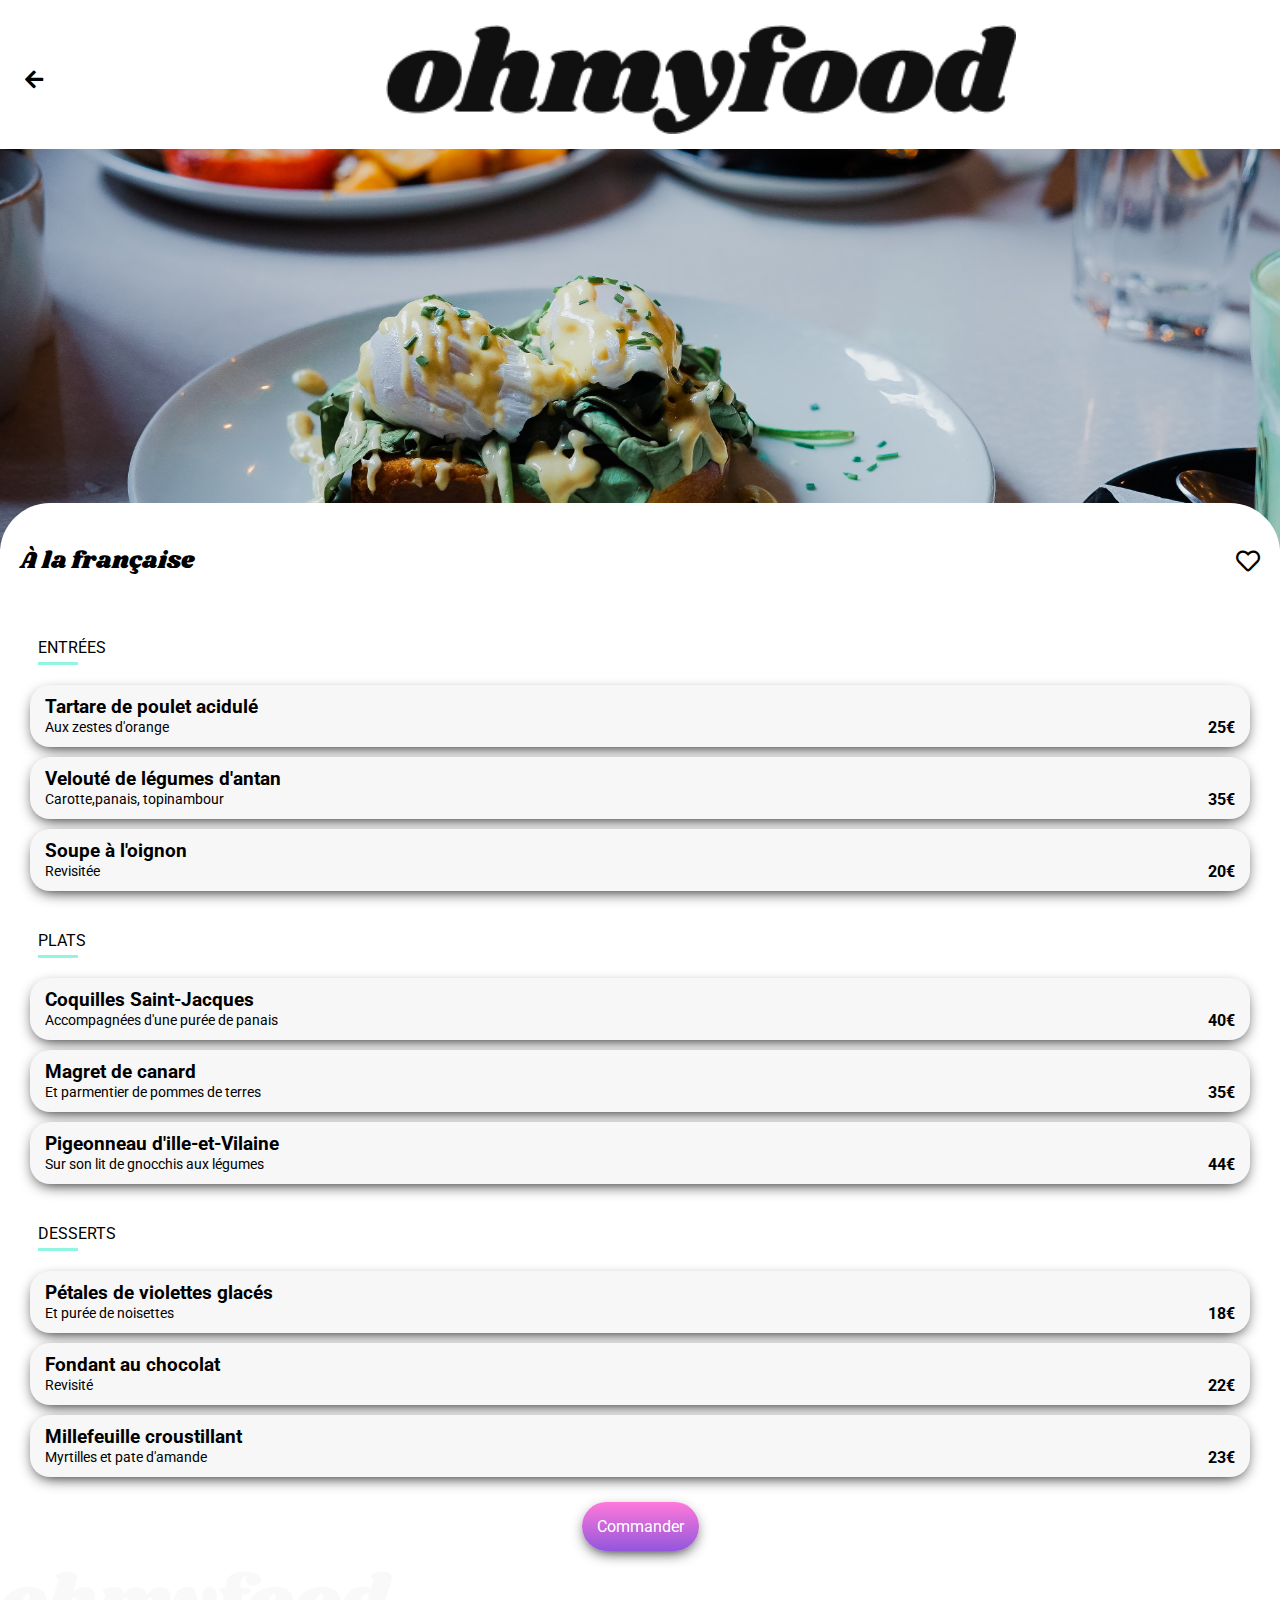
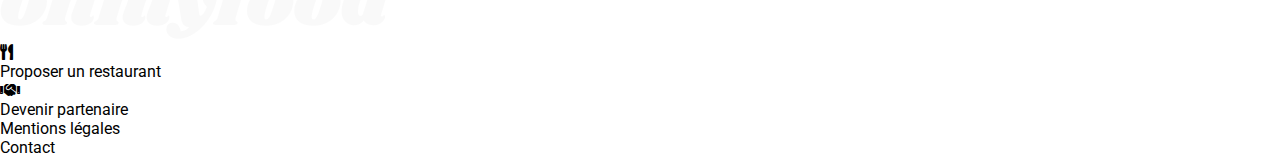
==== a-la-francaise.html @ c30dc47e "commit 5 juillet 2021" ====
<!DOCTYPE html>
<html lang="fr">
    <head>
        <meta charset="utf-8" />
        <meta name="viewport" content="width=device-width, initial-scale=1">
        <meta name="description" content="decouverte du restaurant a-la-francaise" />
        <title>a la francaise</title>
        <link rel="stylesheet" href="./public/css/style.css" type="text/css">
        <link rel="stylesheet" href="https://cdnjs.cloudflare.com/ajax/libs/font-awesome/5.15.1/css/all.min.css">
        <link rel="preconnect" href="https://fonts.gstatic.com">
        <link href="https://fonts.googleapis.com/css2?family=Roboto:wght@300&family=Shrikhand&display=swap" rel="stylesheet"> 
    </head>
    <body>
        <div id="container">
            <header>
                <div id="logo_wrapper">
                    <a href="index.html" class="arrow">
                      <i class="fas fa-arrow-left"></i>
                    </a>
                    <img src="./public/images/logo/ohmyfood.png" alt="ohmyfood logo">
                    <span class="filler"></span>
                </div>
                <div class="head_pic2">
                    <img src="./public/images/restaurants/toa-heftiba-DQKerTsQwi0-unsplash.jpg" alt="head_pic">
                </div>
            </header>
            <div id="content">
              <div id="menu">
                <div class="title-restau">
                  À la française 
                  <i class="far fa-heart"></i>
                </div>
                  <div class="menu-item">ENTRÉES
                    <div id="small_underline"></div>
                  </div>
                  <div class="slide-in-bottom">
                  <div class="dish-element">
                    <div class="dish-name">Tartare de poulet acidulé</div>
                    <div class="details-wrapper">
                      <div class="dish-details">Aux zestes d'orange</div>
                      <div class="dish-price">25€</div>
                    </div>
                  </div>
                  </div>
                  <div class="slide-in-bottom2">
                  <div class="dish-element">
                    <div class="dish-name">Velouté de légumes d'antan</div> 
                      <div class="details-wrapper">
                        <div class="dish-details">Carotte,panais, topinambour</div> 
                        <div class="dish-price">35€</div>
                      </div>
                  </div>
                </div>
                  <div class="slide-in-bottom3">
                  <div class="dish-element">
                    <div class="dish-name">Soupe à l'oignon</div>
                      <div class="details-wrapper">
                        <div class="dish-details">Revisitée</div>                   
                        <div class="dish-price">20€</div>
                      </div> 
                    </div>
                  </div>
                  <div class="menu-item">
                    PLATS
                    <div id="small_underline"></div>
                  </div>
                  <div class="slide-in-bottom">
                  <div class="dish-element">
                    <div class="dish-name">Coquilles Saint-Jacques</div> 
                    <div class="details-wrapper">
                      <div class="dish-details">Accompagnées d'une purée de panais</div> 
                      <div class="dish-price">40€</div>
                    </div>
                  </div>
                </div>
                <div class="slide-in-bottom2">
                  <div class="dish-element">
                    <div class="dish-name">Magret de canard</div>
                    <div class="details-wrapper">
                      <div class="dish-details">Et parmentier de pommes de terres</div> 
                      <div class="dish-price">35€</div>
                    </div> 
                  </div>
                </div>
                <div class="slide-in-bottom3">
                  <div class="dish-element">
                    <div class="dish-name">Pigeonneau d'ille-et-Vilaine</div>
                    <div class="details-wrapper">
                      <div class="dish-details">Sur son lit de gnocchis aux légumes</div> 
                      <div class="dish-price">44€</div>
                    </div>                       
                  </div>
                </div>
                  <div class="menu-item">DESSERTS
                    <div id="small_underline"></div>
                  </div>
                  <div class="slide-in-bottom">
                  <div class="dish-element">
                    <div class="dish-name">Pétales de violettes glacés</div>
                    <div class="details-wrapper">
                      <div class="dish-details">Et purée de noisettes</div> 
                      <div class="dish-price">18€</div>
                    </div>
                  </div>
                </div>
                <div class="slide-in-bottom2">
                  <div class="dish-element">
                    <div class="dish-name">Fondant au chocolat</div>
                    <div class="details-wrapper">
                      <div class="dish-details">Revisité</div> 
                      <div class="dish-price">22€</div>
                    </div>
                  </div>
                </div>
                <div class="slide-in-bottom3">
                  <div class="dish-element">
                    <div class="dish-name">Millefeuille croustillant</div>
                    <div class="details-wrapper">
                      <div class="dish-details">Myrtilles et pate d'amande</div> 
                      <div class="dish-price">23€</div>
                    </div> 
                  </div>
                </div>
                  <div id="button_wrapper">
                    <a href="#" class="purple-button">
                        Commander
                    </a>
                  </div>  
                </div>
              </div>
            <footer>
                <div class="footer-elem">
                  <img src="./public/images/logo/ohmyfoodblanc.png" alt="ohmyfood logo" />
                </div>
                <div class="footer-elem">
                  <div class="icon-wrapper">
                    <i class="fas fa-utensils"></i>
                  </div>
                  <span>
                    Proposer un restaurant
                  </span>
                </div>
                <div class="footer-elem">
                  <div class="icon-wrapper">
                    <i class="fas fa-handshake"></i>
                  </div>
                  <span>
                    Devenir partenaire
                  </span>
                </div>
                <div class="footer-elem">Mentions légales</div>
                <div class="footer-elem">Contact</div>
              </footer>
            </div>
        </div>
    </body>
</html>
---- public/css/style.css ----
*{padding:0;margin:0;font-family:"Roboto", sans-serif}h1,h2,h4,h5{font-family:"Shrikhand", cursive}.purple-button{padding:15px 15px 15px 15px;border-radius:999px;background:#ff79da;background:-webkit-gradient(linear, left top, left bottom, from(#ff79da), to(#9356dc));background:linear-gradient(180deg, #ff79da 0%, #9356dc 100%);color:white;text-decoration:none;-webkit-box-shadow:0px 5px 15px -5px #000000;box-shadow:0px 5px 15px -5px #000000;text-align:center;margin-top:15px}#container header #logo_wrapper1{background-color:white;display:-webkit-box;display:-ms-flexbox;display:flex;-webkit-box-pack:center;-ms-flex-pack:center;justify-content:center;-webkit-box-align:center;-ms-flex-align:center;align-items:center;padding:10px;margin-top:15px;margin-bottom:5px}#container header #logo_wrapper1 img{width:70%}#container header #logo_wrapper{background-color:white;display:-webkit-box;display:-ms-flexbox;display:flex;-webkit-box-align:center;-ms-flex-align:center;align-items:center;-webkit-box-pack:justify;-ms-flex-pack:justify;justify-content:space-between;padding:10px;margin-top:15px;margin-bottom:5px}#container header #logo_wrapper .arrow{width:15%;color:#000000;font-size:1.3em;margin-left:15px}#container header #logo_wrapper img{width:50%}#container header #logo_wrapper .filler{width:5%;margin-right:20px}#container header .head_pic2{position:relative}#container header .head_pic2 img{-o-object-fit:cover;object-fit:cover;width:100%;max-height:400px}#container header #adresse{font-weight:bold;padding:0;display:-webkit-box;display:-ms-flexbox;display:flex;-webkit-box-align:center;-ms-flex-align:center;align-items:center;-webkit-box-pack:center;-ms-flex-pack:center;justify-content:center;padding:10px;background-color:#ebe9e9;-webkit-box-shadow:inset 0px 1px 15px -7px #000000;box-shadow:inset 0px 1px 15px -7px #000000}#container header #adresse i{margin-right:10px}#container header #header_description{background-color:#f5f3f3;display:-webkit-box;display:-ms-flexbox;display:flex;-webkit-box-pack:center;-ms-flex-pack:center;justify-content:center;-webkit-box-orient:vertical;-webkit-box-direction:normal;-ms-flex-direction:column;flex-direction:column;padding:50px}#container header #header_description div{text-align:center;display:-webkit-box;display:-ms-flexbox;display:flex;-webkit-box-orient:vertical;-webkit-box-direction:normal;-ms-flex-direction:column;flex-direction:column;-webkit-box-align:center;-ms-flex-align:center;align-items:center;-webkit-box-pack:center;-ms-flex-pack:center;justify-content:center;margin-bottom:10px}#container header #header_description #bold{font-weight:bold;font-size:150%}#container .loader{background-color:rgba(255,255,255,0.95);display:-webkit-box;display:-ms-flexbox;display:flex;height:100px;width:100%;z-index:100}#container .spinners{border:16px solid #f3f3f3;border-top:16px solid #99e2d0;border-radius:50%;width:120px;height:120px;-webkit-animation:spin 2s linear;animation:spin 2s linear;-webkit-box-pack:center;-ms-flex-pack:center;justify-content:center;-webkit-box-align:center;-ms-flex-align:center;align-items:center;display:-webkit-box;display:-ms-flexbox;display:flex;-webkit-animation:spin 3s ease-in-out 0.1s forwards;animation:spin 3s ease-in-out 0.1s forwards;z-index:100;position:absolute}@-webkit-keyframes spin{0%{-webkit-transform:rotate(0deg);transform:rotate(0deg);opacity:1}100%{-webkit-transform:rotate(360deg);transform:rotate(360deg);opacity:0;z-index:-1}}@keyframes spin{0%{-webkit-transform:rotate(0deg);transform:rotate(0deg);opacity:1}100%{-webkit-transform:rotate(360deg);transform:rotate(360deg);opacity:0;z-index:-1}}#container #content .slide-in-bottom{-webkit-animation:slide-in-bottom 3s cubic-bezier(0.25, 0.46, 0.45, 0.94) both;animation:slide-in-bottom 3s cubic-bezier(0.25, 0.46, 0.45, 0.94) both}#container #content .slide-in-bottom2{-webkit-animation:slide-in-bottom 3s cubic-bezier(0.25, 0.46, 0.45, 0.94) 100ms both;animation:slide-in-bottom 3s cubic-bezier(0.25, 0.46, 0.45, 0.94) 100ms both}#container #content .slide-in-bottom3{-webkit-animation:slide-in-bottom 3s cubic-bezier(0.25, 0.46, 0.45, 0.94) 200ms both;animation:slide-in-bottom 3s cubic-bezier(0.25, 0.46, 0.45, 0.94) 200ms both}#container #content .slide-in-bottom4{-webkit-animation:slide-in-bottom 3s cubic-bezier(0.25, 0.46, 0.45, 0.94) 300ms both;animation:slide-in-bottom 3s cubic-bezier(0.25, 0.46, 0.45, 0.94) 300ms both}@-webkit-keyframes slide-in-bottom{0%{-webkit-transform:translateY(1000px);transform:translateY(1000px);opacity:0}100%{-webkit-transform:translateY(0);transform:translateY(0);opacity:1}}@keyframes slide-in-bottom{0%{-webkit-transform:translateY(1000px);transform:translateY(1000px);opacity:0}100%{-webkit-transform:translateY(0);transform:translateY(0);opacity:1}}#container #content #menu{background-color:white;border-radius:50px 50px 0 0;padding-top:20px;position:relative;z-index:100;margin-top:-50px}#container #content #menu .title-restau{font-weight:1200;font-size:1.5em;text-decoration:none;padding:20px;display:-webkit-box;display:-ms-flexbox;display:flex;-webkit-box-align:center;-ms-flex-align:center;align-items:center;-webkit-box-pack:justify;-ms-flex-pack:justify;justify-content:space-between;-webkit-box-orient:horizontal;-webkit-box-direction:normal;-ms-flex-direction:row;flex-direction:row;font-family:"Shrikhand", cursive}#container #content #menu .title-restau .fa-heart{font-weight:normal}#container #content #menu .menu-item{margin-left:38px;margin-bottom:10px;margin-top:40px}#container #content #menu #small_underline{border-bottom:3px solid #91f5e4;width:40px;margin-bottom:20px;margin-top:5px}#container #content #menu .dish-element{margin:0 30px 10px 30px;-webkit-box-shadow:0px 5px 15px -5px #000000;box-shadow:0px 5px 15px -5px #000000;border-radius:20px;padding:10px 15px;background-color:#f7f7f7}#container #content #menu .dish-element:active{background-color:#ebdafa;cursor:pointer}#container #content #menu .dish-element:hover{background-color:#ebdafa;cursor:pointer}#container #content #menu .dish-element .dish-name{font-size:1.2rem;font-weight:bold}#container #content #menu .dish-element .details-wrapper{display:-webkit-box;display:-ms-flexbox;display:flex;-webkit-box-align:center;-ms-flex-align:center;align-items:center;-webkit-box-pack:justify;-ms-flex-pack:justify;justify-content:space-between;-webkit-box-orient:horizontal;-webkit-box-direction:normal;-ms-flex-direction:row;flex-direction:row;-webkit-box-flex:1;-ms-flex-positive:1;flex-grow:1}#container #content #menu .dish-element .details-wrapper .dish-details{font-size:0.9rem}#container #content #menu .dish-element .details-wrapper .dish-price{font-weight:bold}#container #content #menu .dish-element .details-wrapper .dish-check{width:50px;height:100%;background-color:Purple;display:-webkit-box;display:-ms-flexbox;display:flex;-webkit-box-align:center;-ms-flex-align:center;align-items:center;-webkit-box-pack:center;-ms-flex-pack:center;justify-content:center}#container #content #menu .dish-element .details-wrapper .dish-check .fa-check-circle{-webkit-animation:rotate-in-center 0.6s cubic-bezier(0.25, 0.46, 0.45, 0.94) alternate both;animation:rotate-in-center 0.6s cubic-bezier(0.25, 0.46, 0.45, 0.94) alternate both}@-webkit-keyframes rotate-in-center{0%{-webkit-transform:rotate(-360deg);transform:rotate(-360deg);opacity:0}100%{-webkit-transform:rotate(0);transform:rotate(0);opacity:1}}@keyframes rotate-in-center{0%{-webkit-transform:rotate(-360deg);transform:rotate(-360deg);opacity:0}100%{-webkit-transform:rotate(0);transform:rotate(0);opacity:1}}#container #content #menu #button_wrapper{width:100%;display:-webkit-box;display:-ms-flexbox;display:flex;-webkit-box-align:center;-ms-flex-align:center;align-items:center;-webkit-box-pack:center;-ms-flex-pack:center;justify-content:center;margin-bottom:20px}#container #content #fonctionnement h3{font-weight:1200;font-size:1.5em;text-decoration:none;padding:20px;margin-top:50px}#container #content #fonctionnement .element{font-weight:bold;border-radius:20px;padding:10px 15px;background-color:#f7f7f7;margin:0 30px;margin-bottom:10px;display:-webkit-box;display:-ms-flexbox;display:flex;-webkit-box-orient:horizontal;-webkit-box-direction:normal;-ms-flex-direction:row;flex-direction:row;-webkit-box-align:center;-ms-flex-align:center;align-items:center;-webkit-box-shadow:0px 5px 15px -5px #000000;box-shadow:0px 5px 15px -5px #000000}#container #content #fonctionnement .element:active{background-color:#ebdafa;cursor:pointer}#container #content #fonctionnement .element:hover{background-color:#ebdafa;cursor:pointer}#container #content #fonctionnement .element:hover i{color:#9356dc}#container #content #fonctionnement .element .chip{width:20px;height:20px;background-color:#9356dc;border-radius:999px;padding:2px;display:-webkit-box;display:-ms-flexbox;display:flex;-webkit-box-align:center;-ms-flex-align:center;align-items:center;-webkit-box-pack:center;-ms-flex-pack:center;justify-content:center;color:white;margin-left:-26px;font-size:0.9rem}#container #content #fonctionnement .element i{color:grey;padding:15px}#container #content #restaurants{background-color:#eee;padding:20px;font-weight:bold;font-size:1.5em;margin-top:25px;padding-bottom:40px}#container #content #restaurants h3{margin-bottom:15px;font-weight:bolder}.restaurant-block{border-radius:20px;text-decoration:none;display:-webkit-box;display:-ms-flexbox;display:flex;-webkit-box-orient:vertical;-webkit-box-direction:normal;-ms-flex-direction:column;flex-direction:column;margin-bottom:20px;position:relative}.restaurant-block .fa-heartnohover{position:absolute}.restaurant-block .fa-hearthover{position:relative;opacity:1}.restaurant-block img{border-radius:15px 15px 0 0;-o-object-fit:cover;object-fit:cover;width:100%;height:150px}.restaurant-block .new{background-color:#99e2d0;color:#008766;border-radius:2px;padding:5px;position:absolute;top:10px;right:10px;font-size:0.8rem;font-weight:bold;width:60px;text-align:center}.restaurant-block .image-description{padding-left:15px;color:black;display:-webkit-box;display:-ms-flexbox;display:flex;background-color:white;-webkit-box-align:center;-ms-flex-align:center;align-items:center;-webkit-box-pack:justify;-ms-flex-pack:justify;justify-content:space-between;border-radius:0 0 15px 15px}.restaurant-block .image-description i{margin-right:10px}.restaurant-block .image-description i:hover{-webkit-filter:hue-rotate(-30deg);filter:hue-rotate(-30deg)}.restaurant-block .image-description span{margin:15px 15px 15px 0px;font-size:1.2rem;text-decoration:none}.restaurant-block .image-description span .location{font-weight:normal}.restaurant-block footer{background-color:#363636;padding-bottom:25px}.restaurant-block footer .footer-elem{display:-webkit-box;display:-ms-flexbox;display:flex;-webkit-box-pack:start;-ms-flex-pack:start;justify-content:flex-start;-webkit-box-align:center;-ms-flex-align:center;align-items:center;padding-left:25px;color:white;margin-bottom:7px}.restaurant-block footer .footer-elem:first-of-type{margin-bottom:25px}.restaurant-block footer .footer-elem .icon-wrapper{width:30px;display:-webkit-box;display:-ms-flexbox;display:flex;-webkit-box-pack:start;-ms-flex-pack:start;justify-content:flex-start;-webkit-box-align:center;-ms-flex-align:center;align-items:center}.restaurant-block footer .footer-elem .icon-wrapper .fa-utensils .fa-handshake{color:white;margin-right:5px}.restaurant-block footer .footer-elem img{width:30%;margin-bottom:5px;margin-top:25px}
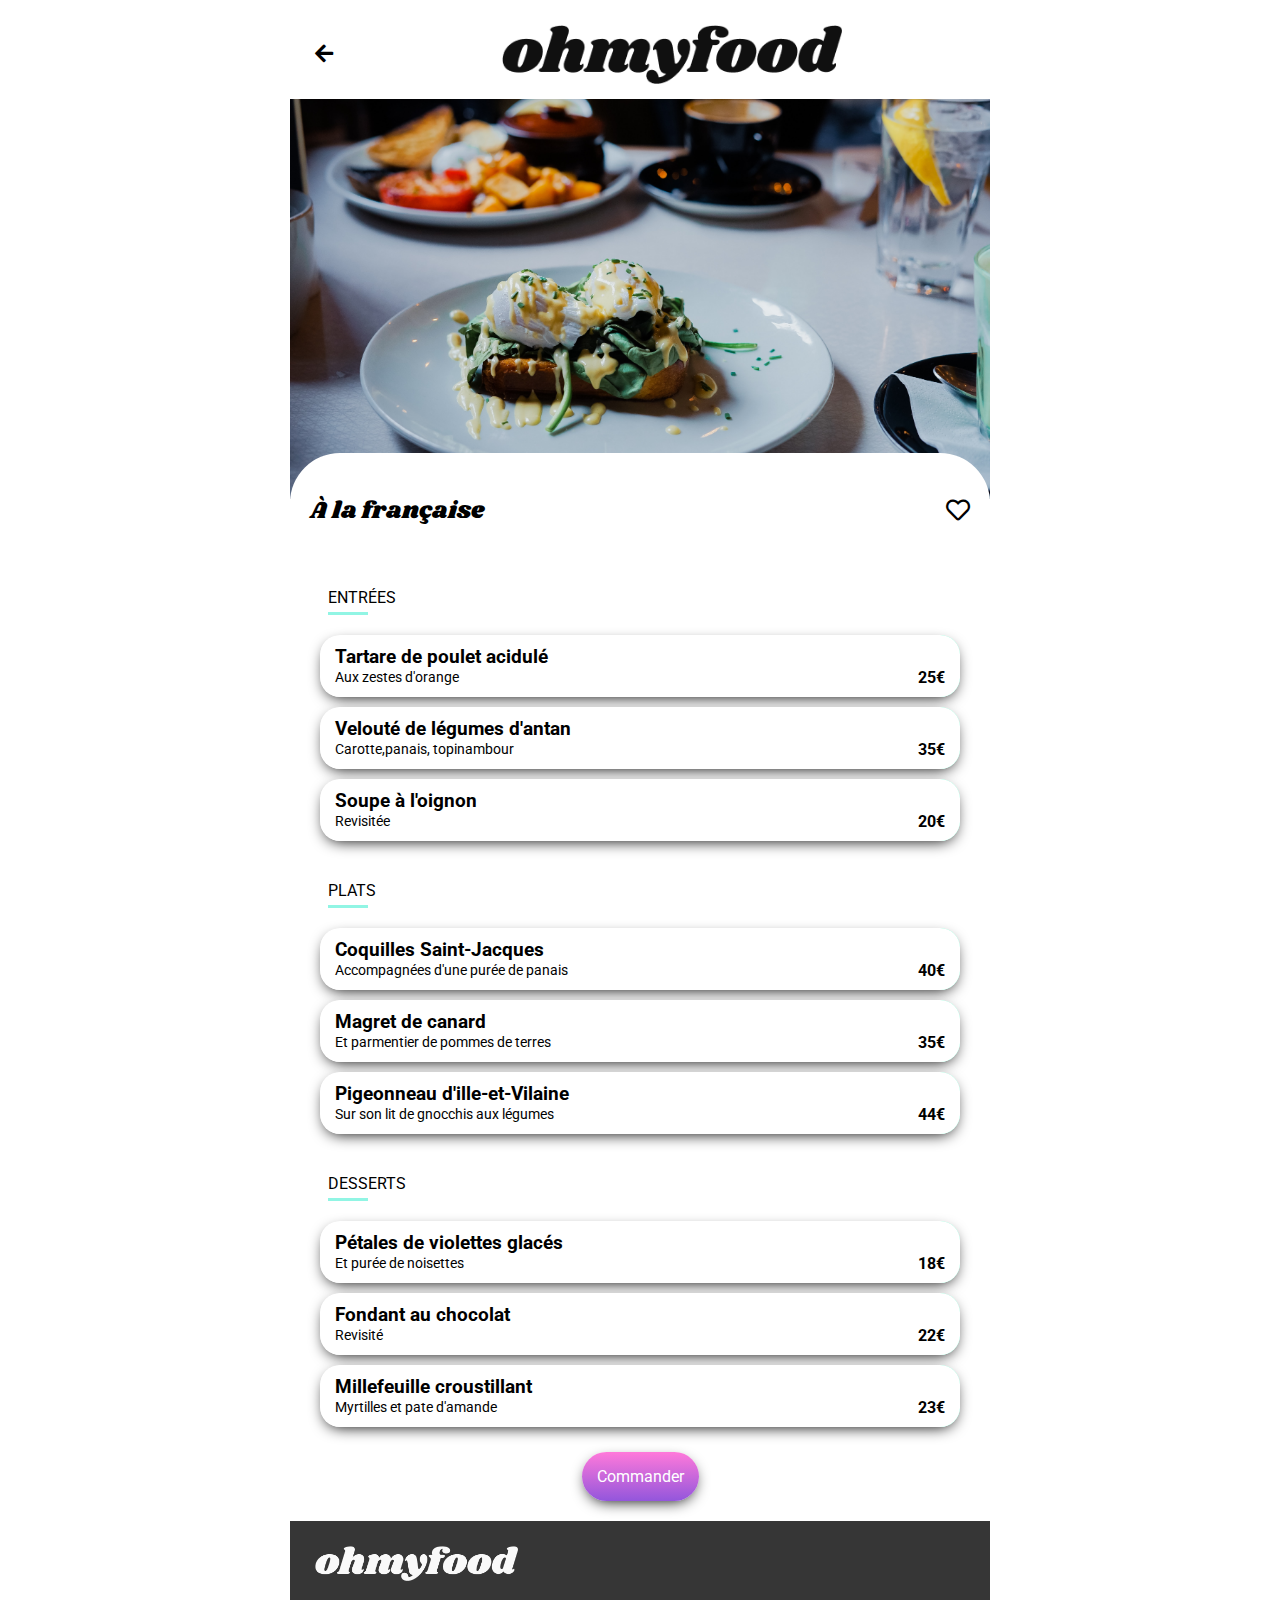
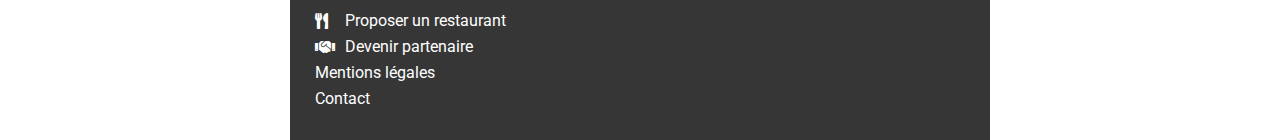
==== commit f4e3601a: "Commit 25/07/2021" ====
--- a/a-la-francaise.html
+++ b/a-la-francaise.html
@@ -35,6 +35,10 @@
                   </div>
                   <div class="slide-in-bottom">
                   <div class="dish-element">
+                    <div class="check">
+                      <i class="fas fa-check-circle"></i>
+                  </div>
+                  <div class="dish-wrapper">
                     <div class="dish-name">Tartare de poulet acidulé</div>
                     <div class="details-wrapper">
                       <div class="dish-details">Aux zestes d'orange</div>
@@ -42,23 +46,34 @@
                     </div>
                   </div>
                   </div>
+                  </div>
                   <div class="slide-in-bottom2">
                   <div class="dish-element">
+                    <div class="check">
+                      <i class="fas fa-check-circle"></i>
+                  </div>
+                  <div class="dish-wrapper">
                     <div class="dish-name">Velouté de légumes d'antan</div> 
                       <div class="details-wrapper">
                         <div class="dish-details">Carotte,panais, topinambour</div> 
                         <div class="dish-price">35€</div>
                       </div>
+                    </div>
                   </div>
                 </div>
                   <div class="slide-in-bottom3">
                   <div class="dish-element">
+                    <div class="check">
+                      <i class="fas fa-check-circle"></i>
+                  </div>
+                  <div class="dish-wrapper">
                     <div class="dish-name">Soupe à l'oignon</div>
                       <div class="details-wrapper">
                         <div class="dish-details">Revisitée</div>                   
                         <div class="dish-price">20€</div>
                       </div> 
                     </div>
+                    </div>
                   </div>
                   <div class="menu-item">
                     PLATS
@@ -66,29 +81,44 @@
                   </div>
                   <div class="slide-in-bottom">
                   <div class="dish-element">
+                    <div class="check">
+                      <i class="fas fa-check-circle"></i>
+                  </div>
+                  <div class="dish-wrapper">
                     <div class="dish-name">Coquilles Saint-Jacques</div> 
                     <div class="details-wrapper">
                       <div class="dish-details">Accompagnées d'une purée de panais</div> 
                       <div class="dish-price">40€</div>
                     </div>
                   </div>
+                  </div>
                 </div>
                 <div class="slide-in-bottom2">
                   <div class="dish-element">
+                    <div class="check">
+                      <i class="fas fa-check-circle"></i>
+                  </div>
+                  <div class="dish-wrapper">
                     <div class="dish-name">Magret de canard</div>
                     <div class="details-wrapper">
                       <div class="dish-details">Et parmentier de pommes de terres</div> 
                       <div class="dish-price">35€</div>
                     </div> 
                   </div>
+                  </div>
                 </div>
                 <div class="slide-in-bottom3">
                   <div class="dish-element">
+                    <div class="check">
+                      <i class="fas fa-check-circle"></i>
+                  </div>
+                  <div class="dish-wrapper">
                     <div class="dish-name">Pigeonneau d'ille-et-Vilaine</div>
                     <div class="details-wrapper">
                       <div class="dish-details">Sur son lit de gnocchis aux légumes</div> 
                       <div class="dish-price">44€</div>
-                    </div>                       
+                    </div>  
+                  </div>                     
                   </div>
                 </div>
                   <div class="menu-item">DESSERTS
@@ -96,29 +126,44 @@
                   </div>
                   <div class="slide-in-bottom">
                   <div class="dish-element">
+                    <div class="check">
+                      <i class="fas fa-check-circle"></i>
+                  </div>
+                  <div class="dish-wrapper">
                     <div class="dish-name">Pétales de violettes glacés</div>
                     <div class="details-wrapper">
                       <div class="dish-details">Et purée de noisettes</div> 
                       <div class="dish-price">18€</div>
                     </div>
                   </div>
+                  </div>
                 </div>
                 <div class="slide-in-bottom2">
                   <div class="dish-element">
+                    <div class="check">
+                      <i class="fas fa-check-circle"></i>
+                  </div>
+                  <div class="dish-wrapper">
                     <div class="dish-name">Fondant au chocolat</div>
                     <div class="details-wrapper">
                       <div class="dish-details">Revisité</div> 
                       <div class="dish-price">22€</div>
                     </div>
                   </div>
+                  </div>
                 </div>
                 <div class="slide-in-bottom3">
                   <div class="dish-element">
+                    <div class="check">
+                      <i class="fas fa-check-circle"></i>
+                  </div>
+                  <div class="dish-wrapper">
                     <div class="dish-name">Millefeuille croustillant</div>
                     <div class="details-wrapper">
                       <div class="dish-details">Myrtilles et pate d'amande</div> 
                       <div class="dish-price">23€</div>
                     </div> 
+                  </div>
                   </div>
                 </div>
                   <div id="button_wrapper">
--- a/public/css/style.css
+++ b/public/css/style.css
@@ -1 +1 @@
-*{padding:0;margin:0;font-family:"Roboto", sans-serif}h1,h2,h4,h5{font-family:"Shrikhand", cursive}.purple-button{padding:15px 15px 15px 15px;border-radius:999px;background:#ff79da;background:-webkit-gradient(linear, left top, left bottom, from(#ff79da), to(#9356dc));background:linear-gradient(180deg, #ff79da 0%, #9356dc 100%);color:white;text-decoration:none;-webkit-box-shadow:0px 5px 15px -5px #000000;box-shadow:0px 5px 15px -5px #000000;text-align:center;margin-top:15px}#container header #logo_wrapper1{background-color:white;display:-webkit-box;display:-ms-flexbox;display:flex;-webkit-box-pack:center;-ms-flex-pack:center;justify-content:center;-webkit-box-align:center;-ms-flex-align:center;align-items:center;padding:10px;margin-top:15px;margin-bottom:5px}#container header #logo_wrapper1 img{width:70%}#container header #logo_wrapper{background-color:white;display:-webkit-box;display:-ms-flexbox;display:flex;-webkit-box-align:center;-ms-flex-align:center;align-items:center;-webkit-box-pack:justify;-ms-flex-pack:justify;justify-content:space-between;padding:10px;margin-top:15px;margin-bottom:5px}#container header #logo_wrapper .arrow{width:15%;color:#000000;font-size:1.3em;margin-left:15px}#container header #logo_wrapper img{width:50%}#container header #logo_wrapper .filler{width:5%;margin-right:20px}#container header .head_pic2{position:relative}#container header .head_pic2 img{-o-object-fit:cover;object-fit:cover;width:100%;max-height:400px}#container header #adresse{font-weight:bold;padding:0;display:-webkit-box;display:-ms-flexbox;display:flex;-webkit-box-align:center;-ms-flex-align:center;align-items:center;-webkit-box-pack:center;-ms-flex-pack:center;justify-content:center;padding:10px;background-color:#ebe9e9;-webkit-box-shadow:inset 0px 1px 15px -7px #000000;box-shadow:inset 0px 1px 15px -7px #000000}#container header #adresse i{margin-right:10px}#container header #header_description{background-color:#f5f3f3;display:-webkit-box;display:-ms-flexbox;display:flex;-webkit-box-pack:center;-ms-flex-pack:center;justify-content:center;-webkit-box-orient:vertical;-webkit-box-direction:normal;-ms-flex-direction:column;flex-direction:column;padding:50px}#container header #header_description div{text-align:center;display:-webkit-box;display:-ms-flexbox;display:flex;-webkit-box-orient:vertical;-webkit-box-direction:normal;-ms-flex-direction:column;flex-direction:column;-webkit-box-align:center;-ms-flex-align:center;align-items:center;-webkit-box-pack:center;-ms-flex-pack:center;justify-content:center;margin-bottom:10px}#container header #header_description #bold{font-weight:bold;font-size:150%}#container .loader{background-color:rgba(255,255,255,0.95);display:-webkit-box;display:-ms-flexbox;display:flex;height:100px;width:100%;z-index:100}#container .spinners{border:16px solid #f3f3f3;border-top:16px solid #99e2d0;border-radius:50%;width:120px;height:120px;-webkit-animation:spin 2s linear;animation:spin 2s linear;-webkit-box-pack:center;-ms-flex-pack:center;justify-content:center;-webkit-box-align:center;-ms-flex-align:center;align-items:center;display:-webkit-box;display:-ms-flexbox;display:flex;-webkit-animation:spin 3s ease-in-out 0.1s forwards;animation:spin 3s ease-in-out 0.1s forwards;z-index:100;position:absolute}@-webkit-keyframes spin{0%{-webkit-transform:rotate(0deg);transform:rotate(0deg);opacity:1}100%{-webkit-transform:rotate(360deg);transform:rotate(360deg);opacity:0;z-index:-1}}@keyframes spin{0%{-webkit-transform:rotate(0deg);transform:rotate(0deg);opacity:1}100%{-webkit-transform:rotate(360deg);transform:rotate(360deg);opacity:0;z-index:-1}}#container #content .slide-in-bottom{-webkit-animation:slide-in-bottom 3s cubic-bezier(0.25, 0.46, 0.45, 0.94) both;animation:slide-in-bottom 3s cubic-bezier(0.25, 0.46, 0.45, 0.94) both}#container #content .slide-in-bottom2{-webkit-animation:slide-in-bottom 3s cubic-bezier(0.25, 0.46, 0.45, 0.94) 100ms both;animation:slide-in-bottom 3s cubic-bezier(0.25, 0.46, 0.45, 0.94) 100ms both}#container #content .slide-in-bottom3{-webkit-animation:slide-in-bottom 3s cubic-bezier(0.25, 0.46, 0.45, 0.94) 200ms both;animation:slide-in-bottom 3s cubic-bezier(0.25, 0.46, 0.45, 0.94) 200ms both}#container #content .slide-in-bottom4{-webkit-animation:slide-in-bottom 3s cubic-bezier(0.25, 0.46, 0.45, 0.94) 300ms both;animation:slide-in-bottom 3s cubic-bezier(0.25, 0.46, 0.45, 0.94) 300ms both}@-webkit-keyframes slide-in-bottom{0%{-webkit-transform:translateY(1000px);transform:translateY(1000px);opacity:0}100%{-webkit-transform:translateY(0);transform:translateY(0);opacity:1}}@keyframes slide-in-bottom{0%{-webkit-transform:translateY(1000px);transform:translateY(1000px);opacity:0}100%{-webkit-transform:translateY(0);transform:translateY(0);opacity:1}}#container #content #menu{background-color:white;border-radius:50px 50px 0 0;padding-top:20px;position:relative;z-index:100;margin-top:-50px}#container #content #menu .title-restau{font-weight:1200;font-size:1.5em;text-decoration:none;padding:20px;display:-webkit-box;display:-ms-flexbox;display:flex;-webkit-box-align:center;-ms-flex-align:center;align-items:center;-webkit-box-pack:justify;-ms-flex-pack:justify;justify-content:space-between;-webkit-box-orient:horizontal;-webkit-box-direction:normal;-ms-flex-direction:row;flex-direction:row;font-family:"Shrikhand", cursive}#container #content #menu .title-restau .fa-heart{font-weight:normal}#container #content #menu .menu-item{margin-left:38px;margin-bottom:10px;margin-top:40px}#container #content #menu #small_underline{border-bottom:3px solid #91f5e4;width:40px;margin-bottom:20px;margin-top:5px}#container #content #menu .dish-element{margin:0 30px 10px 30px;-webkit-box-shadow:0px 5px 15px -5px #000000;box-shadow:0px 5px 15px -5px #000000;border-radius:20px;padding:10px 15px;background-color:#f7f7f7}#container #content #menu .dish-element:active{background-color:#ebdafa;cursor:pointer}#container #content #menu .dish-element:hover{background-color:#ebdafa;cursor:pointer}#container #content #menu .dish-element .dish-name{font-size:1.2rem;font-weight:bold}#container #content #menu .dish-element .details-wrapper{display:-webkit-box;display:-ms-flexbox;display:flex;-webkit-box-align:center;-ms-flex-align:center;align-items:center;-webkit-box-pack:justify;-ms-flex-pack:justify;justify-content:space-between;-webkit-box-orient:horizontal;-webkit-box-direction:normal;-ms-flex-direction:row;flex-direction:row;-webkit-box-flex:1;-ms-flex-positive:1;flex-grow:1}#container #content #menu .dish-element .details-wrapper .dish-details{font-size:0.9rem}#container #content #menu .dish-element .details-wrapper .dish-price{font-weight:bold}#container #content #menu .dish-element .details-wrapper .dish-check{width:50px;height:100%;background-color:Purple;display:-webkit-box;display:-ms-flexbox;display:flex;-webkit-box-align:center;-ms-flex-align:center;align-items:center;-webkit-box-pack:center;-ms-flex-pack:center;justify-content:center}#container #content #menu .dish-element .details-wrapper .dish-check .fa-check-circle{-webkit-animation:rotate-in-center 0.6s cubic-bezier(0.25, 0.46, 0.45, 0.94) alternate both;animation:rotate-in-center 0.6s cubic-bezier(0.25, 0.46, 0.45, 0.94) alternate both}@-webkit-keyframes rotate-in-center{0%{-webkit-transform:rotate(-360deg);transform:rotate(-360deg);opacity:0}100%{-webkit-transform:rotate(0);transform:rotate(0);opacity:1}}@keyframes rotate-in-center{0%{-webkit-transform:rotate(-360deg);transform:rotate(-360deg);opacity:0}100%{-webkit-transform:rotate(0);transform:rotate(0);opacity:1}}#container #content #menu #button_wrapper{width:100%;display:-webkit-box;display:-ms-flexbox;display:flex;-webkit-box-align:center;-ms-flex-align:center;align-items:center;-webkit-box-pack:center;-ms-flex-pack:center;justify-content:center;margin-bottom:20px}#container #content #fonctionnement h3{font-weight:1200;font-size:1.5em;text-decoration:none;padding:20px;margin-top:50px}#container #content #fonctionnement .element{font-weight:bold;border-radius:20px;padding:10px 15px;background-color:#f7f7f7;margin:0 30px;margin-bottom:10px;display:-webkit-box;display:-ms-flexbox;display:flex;-webkit-box-orient:horizontal;-webkit-box-direction:normal;-ms-flex-direction:row;flex-direction:row;-webkit-box-align:center;-ms-flex-align:center;align-items:center;-webkit-box-shadow:0px 5px 15px -5px #000000;box-shadow:0px 5px 15px -5px #000000}#container #content #fonctionnement .element:active{background-color:#ebdafa;cursor:pointer}#container #content #fonctionnement .element:hover{background-color:#ebdafa;cursor:pointer}#container #content #fonctionnement .element:hover i{color:#9356dc}#container #content #fonctionnement .element .chip{width:20px;height:20px;background-color:#9356dc;border-radius:999px;padding:2px;display:-webkit-box;display:-ms-flexbox;display:flex;-webkit-box-align:center;-ms-flex-align:center;align-items:center;-webkit-box-pack:center;-ms-flex-pack:center;justify-content:center;color:white;margin-left:-26px;font-size:0.9rem}#container #content #fonctionnement .element i{color:grey;padding:15px}#container #content #restaurants{background-color:#eee;padding:20px;font-weight:bold;font-size:1.5em;margin-top:25px;padding-bottom:40px}#container #content #restaurants h3{margin-bottom:15px;font-weight:bolder}.restaurant-block{border-radius:20px;text-decoration:none;display:-webkit-box;display:-ms-flexbox;display:flex;-webkit-box-orient:vertical;-webkit-box-direction:normal;-ms-flex-direction:column;flex-direction:column;margin-bottom:20px;position:relative}.restaurant-block .fa-heartnohover{position:absolute}.restaurant-block .fa-hearthover{position:relative;opacity:1}.restaurant-block img{border-radius:15px 15px 0 0;-o-object-fit:cover;object-fit:cover;width:100%;height:150px}.restaurant-block .new{background-color:#99e2d0;color:#008766;border-radius:2px;padding:5px;position:absolute;top:10px;right:10px;font-size:0.8rem;font-weight:bold;width:60px;text-align:center}.restaurant-block .image-description{padding-left:15px;color:black;display:-webkit-box;display:-ms-flexbox;display:flex;background-color:white;-webkit-box-align:center;-ms-flex-align:center;align-items:center;-webkit-box-pack:justify;-ms-flex-pack:justify;justify-content:space-between;border-radius:0 0 15px 15px}.restaurant-block .image-description i{margin-right:10px}.restaurant-block .image-description i:hover{-webkit-filter:hue-rotate(-30deg);filter:hue-rotate(-30deg)}.restaurant-block .image-description span{margin:15px 15px 15px 0px;font-size:1.2rem;text-decoration:none}.restaurant-block .image-description span .location{font-weight:normal}.restaurant-block footer{background-color:#363636;padding-bottom:25px}.restaurant-block footer .footer-elem{display:-webkit-box;display:-ms-flexbox;display:flex;-webkit-box-pack:start;-ms-flex-pack:start;justify-content:flex-start;-webkit-box-align:center;-ms-flex-align:center;align-items:center;padding-left:25px;color:white;margin-bottom:7px}.restaurant-block footer .footer-elem:first-of-type{margin-bottom:25px}.restaurant-block footer .footer-elem .icon-wrapper{width:30px;display:-webkit-box;display:-ms-flexbox;display:flex;-webkit-box-pack:start;-ms-flex-pack:start;justify-content:flex-start;-webkit-box-align:center;-ms-flex-align:center;align-items:center}.restaurant-block footer .footer-elem .icon-wrapper .fa-utensils .fa-handshake{color:white;margin-right:5px}.restaurant-block footer .footer-elem img{width:30%;margin-bottom:5px;margin-top:25px}
+*{padding:0;margin:0;font-family:"Roboto", sans-serif}h1,h2,h4,h5{font-family:"Shrikhand", cursive}.purple-button{padding:15px 15px 15px 15px;border-radius:999px;background:#ff79da;background:-webkit-gradient(linear, left top, left bottom, from(#ff79da), to(#9356dc));background:linear-gradient(180deg, #ff79da 0%, #9356dc 100%);color:white;text-decoration:none;-webkit-box-shadow:0px 5px 15px -5px #000000;box-shadow:0px 5px 15px -5px #000000;text-align:center;margin-top:15px}#container{max-width:700px;margin:auto;position:relative}#container #loader_overlay{width:100%;height:100%;position:absolute;top:0;left:0;background-color:white;z-index:500;display:-webkit-box;display:-ms-flexbox;display:flex;-webkit-box-align:start;-ms-flex-align:start;align-items:flex-start;-webkit-box-pack:center;-ms-flex-pack:center;justify-content:center;padding-top:150px;-webkit-animation:fade-out 1s linear 2s both;animation:fade-out 1s linear 2s both}@-webkit-keyframes fade-out{0%{opacity:1}100%{opacity:0;height:0px}}@keyframes fade-out{0%{opacity:1}100%{opacity:0;height:0px}}#container #loader_overlay .loader{border:16px solid #f3f3f3;border-top:16px solid #99e2d0;border-radius:50%;width:120px;height:120px;-webkit-animation:spin 3s ease-in-out 0.1s forwards;animation:spin 3s ease-in-out 0.1s forwards;-webkit-box-pack:center;-ms-flex-pack:center;justify-content:center;-webkit-box-align:center;-ms-flex-align:center;align-items:center;display:-webkit-box;display:-ms-flexbox;display:flex;position:absolute;-webkit-animation-iteration-count:1;animation-iteration-count:1;z-index:550}@-webkit-keyframes spin{0%{-webkit-transform:rotate(0deg);transform:rotate(0deg);opacity:1}100%{-webkit-transform:rotate(360deg);transform:rotate(360deg);opacity:0}}@keyframes spin{0%{-webkit-transform:rotate(0deg);transform:rotate(0deg);opacity:1}100%{-webkit-transform:rotate(360deg);transform:rotate(360deg);opacity:0}}#container header #logo_wrapper1{background-color:white;display:-webkit-box;display:-ms-flexbox;display:flex;-webkit-box-pack:center;-ms-flex-pack:center;justify-content:center;-webkit-box-align:center;-ms-flex-align:center;align-items:center;padding:10px;margin-top:15px;margin-bottom:5px}#container header #logo_wrapper1 img{width:70%}#container header #logo_wrapper{background-color:white;display:-webkit-box;display:-ms-flexbox;display:flex;-webkit-box-align:center;-ms-flex-align:center;align-items:center;-webkit-box-pack:justify;-ms-flex-pack:justify;justify-content:space-between;padding:10px;margin-top:15px;margin-bottom:5px}#container header #logo_wrapper .arrow{width:15%;color:#000000;font-size:1.3em;margin-left:15px}#container header #logo_wrapper img{width:50%}#container header #logo_wrapper .filler{width:5%;margin-right:20px}#container header .head_pic2{position:relative}#container header .head_pic2 img{-o-object-fit:cover;object-fit:cover;width:100%;max-height:400px}#container header #adresse{font-weight:bold;padding:0;display:-webkit-box;display:-ms-flexbox;display:flex;-webkit-box-align:center;-ms-flex-align:center;align-items:center;-webkit-box-pack:center;-ms-flex-pack:center;justify-content:center;padding:10px;background-color:#ebe9e9;-webkit-box-shadow:inset 0px 1px 15px -7px #000000;box-shadow:inset 0px 1px 15px -7px #000000}#container header #adresse i{margin-right:10px}#container header #header_description{background-color:#f5f3f3;display:-webkit-box;display:-ms-flexbox;display:flex;-webkit-box-pack:center;-ms-flex-pack:center;justify-content:center;-webkit-box-orient:vertical;-webkit-box-direction:normal;-ms-flex-direction:column;flex-direction:column;padding:50px}#container header #header_description div{text-align:center;display:-webkit-box;display:-ms-flexbox;display:flex;-webkit-box-orient:vertical;-webkit-box-direction:normal;-ms-flex-direction:column;flex-direction:column;-webkit-box-align:center;-ms-flex-align:center;align-items:center;-webkit-box-pack:center;-ms-flex-pack:center;justify-content:center;margin-bottom:10px}#container header #header_description #bold{font-weight:bold;font-size:150%}#container #content .slide-in-bottom{-webkit-animation:slide-in-bottom 3s cubic-bezier(0.25, 0.46, 0.45, 0.94) both;animation:slide-in-bottom 3s cubic-bezier(0.25, 0.46, 0.45, 0.94) both}#container #content .slide-in-bottom2{-webkit-animation:slide-in-bottom 3s cubic-bezier(0.25, 0.46, 0.45, 0.94) 100ms both;animation:slide-in-bottom 3s cubic-bezier(0.25, 0.46, 0.45, 0.94) 100ms both}#container #content .slide-in-bottom3{-webkit-animation:slide-in-bottom 3s cubic-bezier(0.25, 0.46, 0.45, 0.94) 200ms both;animation:slide-in-bottom 3s cubic-bezier(0.25, 0.46, 0.45, 0.94) 200ms both}#container #content .slide-in-bottom4{-webkit-animation:slide-in-bottom 3s cubic-bezier(0.25, 0.46, 0.45, 0.94) 300ms both;animation:slide-in-bottom 3s cubic-bezier(0.25, 0.46, 0.45, 0.94) 300ms both}@-webkit-keyframes slide-in-bottom{0%{-webkit-transform:translateY(1000px);transform:translateY(1000px);opacity:0}100%{-webkit-transform:translateY(0);transform:translateY(0);opacity:1}}@keyframes slide-in-bottom{0%{-webkit-transform:translateY(1000px);transform:translateY(1000px);opacity:0}100%{-webkit-transform:translateY(0);transform:translateY(0);opacity:1}}#container #content #menu{background-color:white;border-radius:50px 50px 0 0;padding-top:20px;position:relative;z-index:100;margin-top:-50px}#container #content #menu .title-restau{font-weight:1200;font-size:1.5em;text-decoration:none;padding:20px;display:-webkit-box;display:-ms-flexbox;display:flex;-webkit-box-align:center;-ms-flex-align:center;align-items:center;-webkit-box-pack:justify;-ms-flex-pack:justify;justify-content:space-between;-webkit-box-orient:horizontal;-webkit-box-direction:normal;-ms-flex-direction:row;flex-direction:row;font-family:"Shrikhand", cursive}#container #content #menu .title-restau .fa-heart{font-weight:normal}#container #content #menu .menu-item{margin-left:38px;margin-bottom:10px;margin-top:40px}#container #content #menu #small_underline{border-bottom:3px solid #91f5e4;width:40px;margin-bottom:20px;margin-top:5px}#container #content #menu .dish-element{margin:0 30px 10px 30px;-webkit-box-shadow:0px 5px 15px -5px #000000;box-shadow:0px 5px 15px -5px #000000;border-radius:20px;position:relative;width:calc(100% - 60px);z-index:10;overflow:hidden;background-color:#f7f7f7}#container #content #menu .dish-element:hover .dish-wrapper{cursor:pointer;width:calc(100% - 110px)}#container #content #menu .dish-element:hover .fa-check-circle{-webkit-transform:rotate(360deg);transform:rotate(360deg)}#container #content #menu .dish-element:hover .check{-webkit-transform:translateX(-50px);transform:translateX(-50px)}#container #content #menu .dish-element .check{background-color:aquamarine;height:100%;width:110px;position:absolute;right:-10%;top:0;z-index:-10;border-radius:0 20px 20px 0;display:-webkit-box;display:-ms-flexbox;display:flex;-webkit-box-align:center;-ms-flex-align:center;align-items:center;-webkit-box-pack:center;-ms-flex-pack:center;justify-content:center;color:white;font-size:2rem;-webkit-transition:-webkit-transform .3s;transition:-webkit-transform .3s;transition:transform .3s;transition:transform .3s, -webkit-transform .3s}#container #content #menu .dish-element .check .fa-check-circle{-webkit-transition:0.5s;transition:0.5s}#container #content #menu .dish-element .dish-wrapper{position:relative;border-radius:20px 0 0 20px;padding:10px 15px;width:calc(100% - 30px);top:0;left:0;z-index:9;background-color:white;-webkit-transition-duration:.3s;transition-duration:.3s}#container #content #menu .dish-element .dish-wrapper .dish-name{font-size:1.2rem;font-weight:bold}#container #content #menu .dish-element .dish-wrapper .details-wrapper{display:-webkit-box;display:-ms-flexbox;display:flex;-webkit-box-align:center;-ms-flex-align:center;align-items:center;-webkit-box-pack:justify;-ms-flex-pack:justify;justify-content:space-between;-webkit-box-orient:horizontal;-webkit-box-direction:normal;-ms-flex-direction:row;flex-direction:row;-webkit-box-flex:1;-ms-flex-positive:1;flex-grow:1}#container #content #menu .dish-element .dish-wrapper .details-wrapper .dish-details{font-size:0.9rem}#container #content #menu .dish-element .dish-wrapper .details-wrapper .dish-price{font-weight:bold}#container #content #menu #button_wrapper{width:100%;display:-webkit-box;display:-ms-flexbox;display:flex;-webkit-box-align:center;-ms-flex-align:center;align-items:center;-webkit-box-pack:center;-ms-flex-pack:center;justify-content:center;margin-bottom:20px}#container #content #fonctionnement h3{font-weight:1200;font-size:1.5em;text-decoration:none;padding:20px;margin-top:50px}#container #content #fonctionnement .element{font-weight:bold;border-radius:20px;padding:10px 15px;background-color:#f7f7f7;margin:0 30px;margin-bottom:10px;display:-webkit-box;display:-ms-flexbox;display:flex;-webkit-box-orient:horizontal;-webkit-box-direction:normal;-ms-flex-direction:row;flex-direction:row;-webkit-box-align:center;-ms-flex-align:center;align-items:center;-webkit-box-shadow:0px 5px 15px -5px #000000;box-shadow:0px 5px 15px -5px #000000}#container #content #fonctionnement .element:active{background-color:#ebdafa;cursor:pointer}#container #content #fonctionnement .element:hover{background-color:#ebdafa;cursor:pointer}#container #content #fonctionnement .element:hover i{color:#9356dc}#container #content #fonctionnement .element .chip{width:20px;height:20px;background-color:#9356dc;border-radius:999px;padding:2px;display:-webkit-box;display:-ms-flexbox;display:flex;-webkit-box-align:center;-ms-flex-align:center;align-items:center;-webkit-box-pack:center;-ms-flex-pack:center;justify-content:center;color:white;margin-left:-26px;font-size:0.9rem}#container #content #fonctionnement .element i{color:grey;padding:15px}#container #content #restaurants{background-color:#eee;padding:20px;font-weight:bold;font-size:1.5em;margin-top:25px;padding-bottom:40px}#container #content #restaurants h3{margin-bottom:15px;font-weight:bolder}.restaurant-block{border-radius:20px;text-decoration:none;display:-webkit-box;display:-ms-flexbox;display:flex;-webkit-box-orient:vertical;-webkit-box-direction:normal;-ms-flex-direction:column;flex-direction:column;margin-bottom:20px;position:relative}.restaurant-block img{border-radius:15px 15px 0 0;-o-object-fit:cover;object-fit:cover;width:100%;height:150px}.restaurant-block .new{background-color:#99e2d0;color:#008766;border-radius:2px;padding:5px;position:absolute;top:10px;right:10px;font-size:0.8rem;font-weight:bold;width:60px;text-align:center}.restaurant-block .image-description{padding-left:15px;color:black;display:-webkit-box;display:-ms-flexbox;display:flex;background-color:white;-webkit-box-align:center;-ms-flex-align:center;align-items:center;-webkit-box-pack:justify;-ms-flex-pack:justify;justify-content:space-between;border-radius:0 0 15px 15px}.restaurant-block .image-description .favorite-wrapper{position:relative;margin-right:10px;height:19.2px;width:19.2px}.restaurant-block .image-description .favorite-wrapper i .fa-heartnohover{position:absolute;left:0;top:0;z-index:100}.restaurant-block .image-description .favorite-wrapper i .fa-hearthover{position:absolute;left:0;top:0;z-index:150}.restaurant-block .image-description .favorite-wrapper i:hover{-webkit-filter:hue-rotate(-30deg);filter:hue-rotate(-30deg)}.restaurant-block .image-description span{margin:15px 15px 15px 0px;font-size:1.2rem;text-decoration:none}.restaurant-block .image-description span .location{font-weight:normal}footer{background-color:#363636;padding-bottom:25px}footer .footer-elem{display:-webkit-box;display:-ms-flexbox;display:flex;-webkit-box-pack:start;-ms-flex-pack:start;justify-content:flex-start;-webkit-box-align:center;-ms-flex-align:center;align-items:center;padding-left:25px;color:white;margin-bottom:7px}footer .footer-elem:first-of-type{margin-bottom:25px}footer .footer-elem .icon-wrapper{width:30px;display:-webkit-box;display:-ms-flexbox;display:flex;-webkit-box-pack:start;-ms-flex-pack:start;justify-content:flex-start;-webkit-box-align:center;-ms-flex-align:center;align-items:center}footer .footer-elem .icon-wrapper .fa-utensils .fa-handshake{color:white;margin-right:5px}footer .footer-elem img{width:30%;margin-bottom:5px;margin-top:25px}
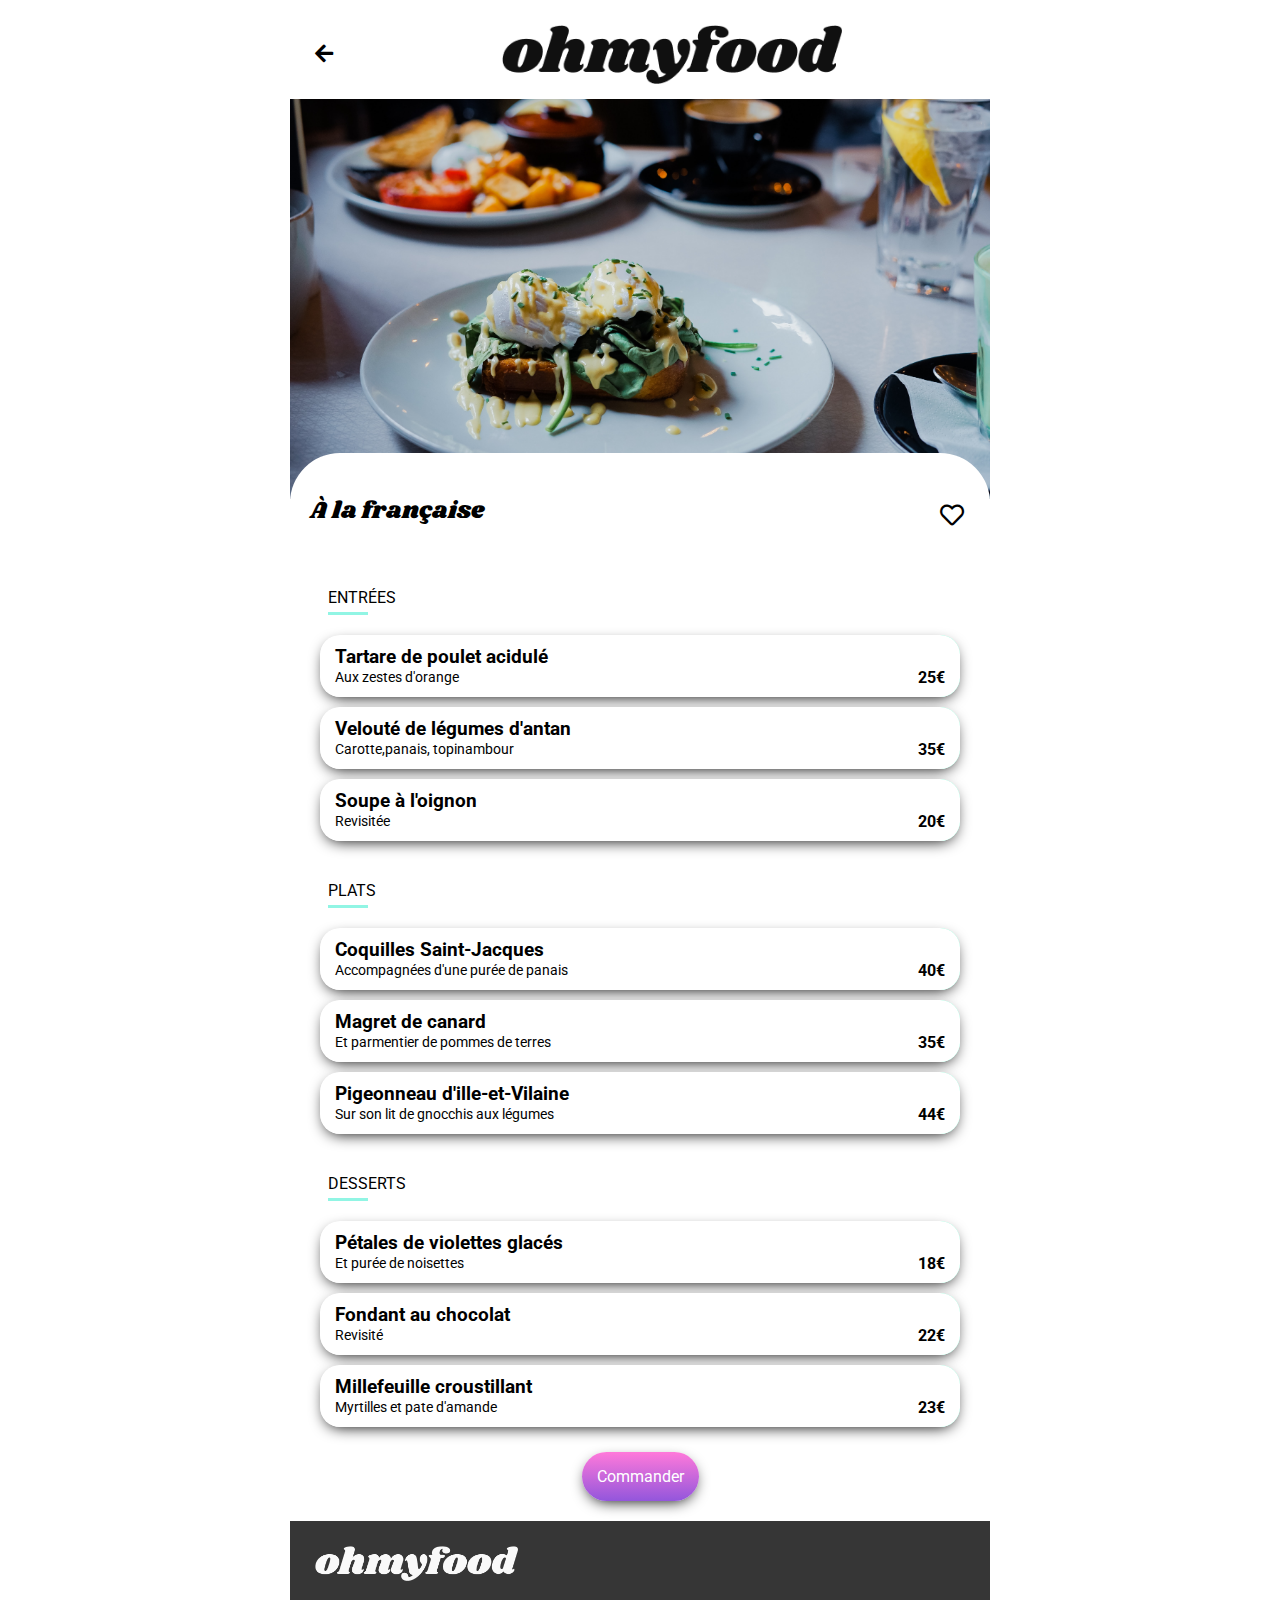
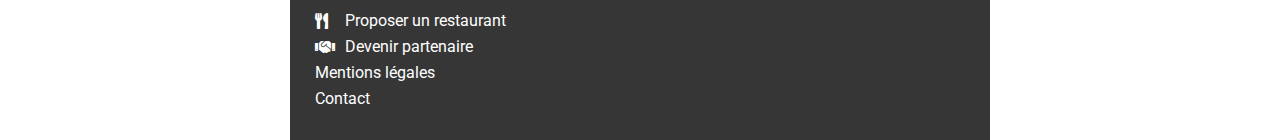
==== commit 4e672355: "commit 28/07/2021 #2" ====
--- a/a-la-francaise.html
+++ b/a-la-francaise.html
@@ -28,7 +28,10 @@
               <div id="menu">
                 <div class="title-restau">
                   À la française 
-                  <i class="far fa-heart"></i>
+                  <div class="heart">
+                    <i class="far fa-heart"></i>
+                    <i class="fas fa-heart"></i>
+                  </div>
                 </div>
                   <div class="menu-item">ENTRÉES
                     <div id="small_underline"></div>
--- a/public/css/style.css
+++ b/public/css/style.css
@@ -1 +1 @@
-*{padding:0;margin:0;font-family:"Roboto", sans-serif}h1,h2,h4,h5{font-family:"Shrikhand", cursive}.purple-button{padding:15px 15px 15px 15px;border-radius:999px;background:#ff79da;background:-webkit-gradient(linear, left top, left bottom, from(#ff79da), to(#9356dc));background:linear-gradient(180deg, #ff79da 0%, #9356dc 100%);color:white;text-decoration:none;-webkit-box-shadow:0px 5px 15px -5px #000000;box-shadow:0px 5px 15px -5px #000000;text-align:center;margin-top:15px}#container{max-width:700px;margin:auto;position:relative}#container #loader_overlay{width:100%;height:100%;position:absolute;top:0;left:0;background-color:white;z-index:500;display:-webkit-box;display:-ms-flexbox;display:flex;-webkit-box-align:start;-ms-flex-align:start;align-items:flex-start;-webkit-box-pack:center;-ms-flex-pack:center;justify-content:center;padding-top:150px;-webkit-animation:fade-out 1s linear 2s both;animation:fade-out 1s linear 2s both}@-webkit-keyframes fade-out{0%{opacity:1}100%{opacity:0;height:0px}}@keyframes fade-out{0%{opacity:1}100%{opacity:0;height:0px}}#container #loader_overlay .loader{border:16px solid #f3f3f3;border-top:16px solid #99e2d0;border-radius:50%;width:120px;height:120px;-webkit-animation:spin 3s ease-in-out 0.1s forwards;animation:spin 3s ease-in-out 0.1s forwards;-webkit-box-pack:center;-ms-flex-pack:center;justify-content:center;-webkit-box-align:center;-ms-flex-align:center;align-items:center;display:-webkit-box;display:-ms-flexbox;display:flex;position:absolute;-webkit-animation-iteration-count:1;animation-iteration-count:1;z-index:550}@-webkit-keyframes spin{0%{-webkit-transform:rotate(0deg);transform:rotate(0deg);opacity:1}100%{-webkit-transform:rotate(360deg);transform:rotate(360deg);opacity:0}}@keyframes spin{0%{-webkit-transform:rotate(0deg);transform:rotate(0deg);opacity:1}100%{-webkit-transform:rotate(360deg);transform:rotate(360deg);opacity:0}}#container header #logo_wrapper1{background-color:white;display:-webkit-box;display:-ms-flexbox;display:flex;-webkit-box-pack:center;-ms-flex-pack:center;justify-content:center;-webkit-box-align:center;-ms-flex-align:center;align-items:center;padding:10px;margin-top:15px;margin-bottom:5px}#container header #logo_wrapper1 img{width:70%}#container header #logo_wrapper{background-color:white;display:-webkit-box;display:-ms-flexbox;display:flex;-webkit-box-align:center;-ms-flex-align:center;align-items:center;-webkit-box-pack:justify;-ms-flex-pack:justify;justify-content:space-between;padding:10px;margin-top:15px;margin-bottom:5px}#container header #logo_wrapper .arrow{width:15%;color:#000000;font-size:1.3em;margin-left:15px}#container header #logo_wrapper img{width:50%}#container header #logo_wrapper .filler{width:5%;margin-right:20px}#container header .head_pic2{position:relative}#container header .head_pic2 img{-o-object-fit:cover;object-fit:cover;width:100%;max-height:400px}#container header #adresse{font-weight:bold;padding:0;display:-webkit-box;display:-ms-flexbox;display:flex;-webkit-box-align:center;-ms-flex-align:center;align-items:center;-webkit-box-pack:center;-ms-flex-pack:center;justify-content:center;padding:10px;background-color:#ebe9e9;-webkit-box-shadow:inset 0px 1px 15px -7px #000000;box-shadow:inset 0px 1px 15px -7px #000000}#container header #adresse i{margin-right:10px}#container header #header_description{background-color:#f5f3f3;display:-webkit-box;display:-ms-flexbox;display:flex;-webkit-box-pack:center;-ms-flex-pack:center;justify-content:center;-webkit-box-orient:vertical;-webkit-box-direction:normal;-ms-flex-direction:column;flex-direction:column;padding:50px}#container header #header_description div{text-align:center;display:-webkit-box;display:-ms-flexbox;display:flex;-webkit-box-orient:vertical;-webkit-box-direction:normal;-ms-flex-direction:column;flex-direction:column;-webkit-box-align:center;-ms-flex-align:center;align-items:center;-webkit-box-pack:center;-ms-flex-pack:center;justify-content:center;margin-bottom:10px}#container header #header_description #bold{font-weight:bold;font-size:150%}#container #content .slide-in-bottom{-webkit-animation:slide-in-bottom 3s cubic-bezier(0.25, 0.46, 0.45, 0.94) both;animation:slide-in-bottom 3s cubic-bezier(0.25, 0.46, 0.45, 0.94) both}#container #content .slide-in-bottom2{-webkit-animation:slide-in-bottom 3s cubic-bezier(0.25, 0.46, 0.45, 0.94) 100ms both;animation:slide-in-bottom 3s cubic-bezier(0.25, 0.46, 0.45, 0.94) 100ms both}#container #content .slide-in-bottom3{-webkit-animation:slide-in-bottom 3s cubic-bezier(0.25, 0.46, 0.45, 0.94) 200ms both;animation:slide-in-bottom 3s cubic-bezier(0.25, 0.46, 0.45, 0.94) 200ms both}#container #content .slide-in-bottom4{-webkit-animation:slide-in-bottom 3s cubic-bezier(0.25, 0.46, 0.45, 0.94) 300ms both;animation:slide-in-bottom 3s cubic-bezier(0.25, 0.46, 0.45, 0.94) 300ms both}@-webkit-keyframes slide-in-bottom{0%{-webkit-transform:translateY(1000px);transform:translateY(1000px);opacity:0}100%{-webkit-transform:translateY(0);transform:translateY(0);opacity:1}}@keyframes slide-in-bottom{0%{-webkit-transform:translateY(1000px);transform:translateY(1000px);opacity:0}100%{-webkit-transform:translateY(0);transform:translateY(0);opacity:1}}#container #content #menu{background-color:white;border-radius:50px 50px 0 0;padding-top:20px;position:relative;z-index:100;margin-top:-50px}#container #content #menu .title-restau{font-weight:1200;font-size:1.5em;text-decoration:none;padding:20px;display:-webkit-box;display:-ms-flexbox;display:flex;-webkit-box-align:center;-ms-flex-align:center;align-items:center;-webkit-box-pack:justify;-ms-flex-pack:justify;justify-content:space-between;-webkit-box-orient:horizontal;-webkit-box-direction:normal;-ms-flex-direction:row;flex-direction:row;font-family:"Shrikhand", cursive}#container #content #menu .title-restau .fa-heart{font-weight:normal}#container #content #menu .menu-item{margin-left:38px;margin-bottom:10px;margin-top:40px}#container #content #menu #small_underline{border-bottom:3px solid #91f5e4;width:40px;margin-bottom:20px;margin-top:5px}#container #content #menu .dish-element{margin:0 30px 10px 30px;-webkit-box-shadow:0px 5px 15px -5px #000000;box-shadow:0px 5px 15px -5px #000000;border-radius:20px;position:relative;width:calc(100% - 60px);z-index:10;overflow:hidden;background-color:#f7f7f7}#container #content #menu .dish-element:hover .dish-wrapper{cursor:pointer;width:calc(100% - 110px)}#container #content #menu .dish-element:hover .fa-check-circle{-webkit-transform:rotate(360deg);transform:rotate(360deg)}#container #content #menu .dish-element:hover .check{-webkit-transform:translateX(-50px);transform:translateX(-50px)}#container #content #menu .dish-element .check{background-color:aquamarine;height:100%;width:110px;position:absolute;right:-10%;top:0;z-index:-10;border-radius:0 20px 20px 0;display:-webkit-box;display:-ms-flexbox;display:flex;-webkit-box-align:center;-ms-flex-align:center;align-items:center;-webkit-box-pack:center;-ms-flex-pack:center;justify-content:center;color:white;font-size:2rem;-webkit-transition:-webkit-transform .3s;transition:-webkit-transform .3s;transition:transform .3s;transition:transform .3s, -webkit-transform .3s}#container #content #menu .dish-element .check .fa-check-circle{-webkit-transition:0.5s;transition:0.5s}#container #content #menu .dish-element .dish-wrapper{position:relative;border-radius:20px 0 0 20px;padding:10px 15px;width:calc(100% - 30px);top:0;left:0;z-index:9;background-color:white;-webkit-transition-duration:.3s;transition-duration:.3s}#container #content #menu .dish-element .dish-wrapper .dish-name{font-size:1.2rem;font-weight:bold}#container #content #menu .dish-element .dish-wrapper .details-wrapper{display:-webkit-box;display:-ms-flexbox;display:flex;-webkit-box-align:center;-ms-flex-align:center;align-items:center;-webkit-box-pack:justify;-ms-flex-pack:justify;justify-content:space-between;-webkit-box-orient:horizontal;-webkit-box-direction:normal;-ms-flex-direction:row;flex-direction:row;-webkit-box-flex:1;-ms-flex-positive:1;flex-grow:1}#container #content #menu .dish-element .dish-wrapper .details-wrapper .dish-details{font-size:0.9rem}#container #content #menu .dish-element .dish-wrapper .details-wrapper .dish-price{font-weight:bold}#container #content #menu #button_wrapper{width:100%;display:-webkit-box;display:-ms-flexbox;display:flex;-webkit-box-align:center;-ms-flex-align:center;align-items:center;-webkit-box-pack:center;-ms-flex-pack:center;justify-content:center;margin-bottom:20px}#container #content #fonctionnement h3{font-weight:1200;font-size:1.5em;text-decoration:none;padding:20px;margin-top:50px}#container #content #fonctionnement .element{font-weight:bold;border-radius:20px;padding:10px 15px;background-color:#f7f7f7;margin:0 30px;margin-bottom:10px;display:-webkit-box;display:-ms-flexbox;display:flex;-webkit-box-orient:horizontal;-webkit-box-direction:normal;-ms-flex-direction:row;flex-direction:row;-webkit-box-align:center;-ms-flex-align:center;align-items:center;-webkit-box-shadow:0px 5px 15px -5px #000000;box-shadow:0px 5px 15px -5px #000000}#container #content #fonctionnement .element:active{background-color:#ebdafa;cursor:pointer}#container #content #fonctionnement .element:hover{background-color:#ebdafa;cursor:pointer}#container #content #fonctionnement .element:hover i{color:#9356dc}#container #content #fonctionnement .element .chip{width:20px;height:20px;background-color:#9356dc;border-radius:999px;padding:2px;display:-webkit-box;display:-ms-flexbox;display:flex;-webkit-box-align:center;-ms-flex-align:center;align-items:center;-webkit-box-pack:center;-ms-flex-pack:center;justify-content:center;color:white;margin-left:-26px;font-size:0.9rem}#container #content #fonctionnement .element i{color:grey;padding:15px}#container #content #restaurants{background-color:#eee;padding:20px;font-weight:bold;font-size:1.5em;margin-top:25px;padding-bottom:40px}#container #content #restaurants h3{margin-bottom:15px;font-weight:bolder}.restaurant-block{border-radius:20px;text-decoration:none;display:-webkit-box;display:-ms-flexbox;display:flex;-webkit-box-orient:vertical;-webkit-box-direction:normal;-ms-flex-direction:column;flex-direction:column;margin-bottom:20px;position:relative}.restaurant-block img{border-radius:15px 15px 0 0;-o-object-fit:cover;object-fit:cover;width:100%;height:150px}.restaurant-block .new{background-color:#99e2d0;color:#008766;border-radius:2px;padding:5px;position:absolute;top:10px;right:10px;font-size:0.8rem;font-weight:bold;width:60px;text-align:center}.restaurant-block .image-description{padding-left:15px;color:black;display:-webkit-box;display:-ms-flexbox;display:flex;background-color:white;-webkit-box-align:center;-ms-flex-align:center;align-items:center;-webkit-box-pack:justify;-ms-flex-pack:justify;justify-content:space-between;border-radius:0 0 15px 15px}.restaurant-block .image-description .favorite-wrapper{position:relative;margin-right:10px;height:19.2px;width:19.2px}.restaurant-block .image-description .favorite-wrapper i .fa-heartnohover{position:absolute;left:0;top:0;z-index:100}.restaurant-block .image-description .favorite-wrapper i .fa-hearthover{position:absolute;left:0;top:0;z-index:150}.restaurant-block .image-description .favorite-wrapper i:hover{-webkit-filter:hue-rotate(-30deg);filter:hue-rotate(-30deg)}.restaurant-block .image-description span{margin:15px 15px 15px 0px;font-size:1.2rem;text-decoration:none}.restaurant-block .image-description span .location{font-weight:normal}footer{background-color:#363636;padding-bottom:25px}footer .footer-elem{display:-webkit-box;display:-ms-flexbox;display:flex;-webkit-box-pack:start;-ms-flex-pack:start;justify-content:flex-start;-webkit-box-align:center;-ms-flex-align:center;align-items:center;padding-left:25px;color:white;margin-bottom:7px}footer .footer-elem:first-of-type{margin-bottom:25px}footer .footer-elem .icon-wrapper{width:30px;display:-webkit-box;display:-ms-flexbox;display:flex;-webkit-box-pack:start;-ms-flex-pack:start;justify-content:flex-start;-webkit-box-align:center;-ms-flex-align:center;align-items:center}footer .footer-elem .icon-wrapper .fa-utensils .fa-handshake{color:white;margin-right:5px}footer .footer-elem img{width:30%;margin-bottom:5px;margin-top:25px}
+*{padding:0;margin:0;font-family:"Roboto", sans-serif}h1,h2,h4,h5{font-family:"Shrikhand", cursive}.purple-button{padding:15px 15px 15px 15px;border-radius:999px;background:#ff79da;background:-webkit-gradient(linear, left top, left bottom, from(#ff79da), to(#9356dc));background:linear-gradient(180deg, #ff79da 0%, #9356dc 100%);color:white;text-decoration:none;-webkit-box-shadow:0px 5px 15px -5px #000000;box-shadow:0px 5px 15px -5px #000000;text-align:center;margin-top:15px}#container{max-width:700px;margin:auto;position:relative}#container #loader_overlay{width:100%;height:100%;position:absolute;top:0;left:0;background-color:white;z-index:500;display:-webkit-box;display:-ms-flexbox;display:flex;-webkit-box-align:start;-ms-flex-align:start;align-items:flex-start;-webkit-box-pack:center;-ms-flex-pack:center;justify-content:center;padding-top:150px;-webkit-animation:fade-out 1s linear 2s both;animation:fade-out 1s linear 2s both}@-webkit-keyframes fade-out{0%{opacity:1}100%{opacity:0;height:0px}}@keyframes fade-out{0%{opacity:1}100%{opacity:0;height:0px}}#container #loader_overlay .loader{border:16px solid #f3f3f3;border-top:16px solid #99e2d0;border-radius:50%;width:120px;height:120px;-webkit-animation:spin 3s ease-in-out 0.1s forwards;animation:spin 3s ease-in-out 0.1s forwards;-webkit-box-pack:center;-ms-flex-pack:center;justify-content:center;-webkit-box-align:center;-ms-flex-align:center;align-items:center;display:-webkit-box;display:-ms-flexbox;display:flex;position:absolute;-webkit-animation-iteration-count:1;animation-iteration-count:1;z-index:550}@-webkit-keyframes spin{0%{-webkit-transform:rotate(0deg);transform:rotate(0deg);opacity:1}100%{-webkit-transform:rotate(360deg);transform:rotate(360deg);opacity:0}}@keyframes spin{0%{-webkit-transform:rotate(0deg);transform:rotate(0deg);opacity:1}100%{-webkit-transform:rotate(360deg);transform:rotate(360deg);opacity:0}}#container header #logo_wrapper1{background-color:white;display:-webkit-box;display:-ms-flexbox;display:flex;-webkit-box-pack:center;-ms-flex-pack:center;justify-content:center;-webkit-box-align:center;-ms-flex-align:center;align-items:center;padding:10px;margin-top:15px;margin-bottom:5px}#container header #logo_wrapper1 img{width:70%}#container header #logo_wrapper{background-color:white;display:-webkit-box;display:-ms-flexbox;display:flex;-webkit-box-align:center;-ms-flex-align:center;align-items:center;-webkit-box-pack:justify;-ms-flex-pack:justify;justify-content:space-between;padding:10px;margin-top:15px;margin-bottom:5px}#container header #logo_wrapper .arrow{width:15%;color:#000000;font-size:1.3em;margin-left:15px}#container header #logo_wrapper img{width:50%}#container header #logo_wrapper .filler{width:5%;margin-right:20px}#container header .head_pic2{position:relative}#container header .head_pic2 img{-o-object-fit:cover;object-fit:cover;width:100%;max-height:400px}#container header #adresse{font-weight:bold;padding:0;display:-webkit-box;display:-ms-flexbox;display:flex;-webkit-box-align:center;-ms-flex-align:center;align-items:center;-webkit-box-pack:center;-ms-flex-pack:center;justify-content:center;padding:10px;background-color:#ebe9e9;-webkit-box-shadow:inset 0px 1px 15px -7px #000000;box-shadow:inset 0px 1px 15px -7px #000000}#container header #adresse i{margin-right:10px}#container header #header_description{background-color:#f5f3f3;display:-webkit-box;display:-ms-flexbox;display:flex;-webkit-box-pack:center;-ms-flex-pack:center;justify-content:center;-webkit-box-orient:vertical;-webkit-box-direction:normal;-ms-flex-direction:column;flex-direction:column;padding:50px}#container header #header_description div{text-align:center;display:-webkit-box;display:-ms-flexbox;display:flex;-webkit-box-orient:vertical;-webkit-box-direction:normal;-ms-flex-direction:column;flex-direction:column;-webkit-box-align:center;-ms-flex-align:center;align-items:center;-webkit-box-pack:center;-ms-flex-pack:center;justify-content:center;margin-bottom:10px}#container header #header_description #bold{font-weight:bold;font-size:150%}#container #content .slide-in-bottom{-webkit-animation:slide-in-bottom 3s cubic-bezier(0.25, 0.46, 0.45, 0.94) both;animation:slide-in-bottom 3s cubic-bezier(0.25, 0.46, 0.45, 0.94) both}#container #content .slide-in-bottom2{-webkit-animation:slide-in-bottom 3s cubic-bezier(0.25, 0.46, 0.45, 0.94) 100ms both;animation:slide-in-bottom 3s cubic-bezier(0.25, 0.46, 0.45, 0.94) 100ms both}#container #content .slide-in-bottom3{-webkit-animation:slide-in-bottom 3s cubic-bezier(0.25, 0.46, 0.45, 0.94) 200ms both;animation:slide-in-bottom 3s cubic-bezier(0.25, 0.46, 0.45, 0.94) 200ms both}#container #content .slide-in-bottom4{-webkit-animation:slide-in-bottom 3s cubic-bezier(0.25, 0.46, 0.45, 0.94) 300ms both;animation:slide-in-bottom 3s cubic-bezier(0.25, 0.46, 0.45, 0.94) 300ms both}@-webkit-keyframes slide-in-bottom{0%{-webkit-transform:translateY(1000px);transform:translateY(1000px);opacity:0}100%{-webkit-transform:translateY(0);transform:translateY(0);opacity:1}}@keyframes slide-in-bottom{0%{-webkit-transform:translateY(1000px);transform:translateY(1000px);opacity:0}100%{-webkit-transform:translateY(0);transform:translateY(0);opacity:1}}#container #content #menu{background-color:white;border-radius:50px 50px 0 0;padding-top:20px;position:relative;z-index:100;margin-top:-50px}#container #content #menu .title-restau{font-weight:1200;font-size:1.5em;text-decoration:none;padding:20px;display:-webkit-box;display:-ms-flexbox;display:flex;-webkit-box-align:center;-ms-flex-align:center;align-items:center;-webkit-box-pack:justify;-ms-flex-pack:justify;justify-content:space-between;-webkit-box-orient:horizontal;-webkit-box-direction:normal;-ms-flex-direction:row;flex-direction:row;font-family:"Shrikhand", cursive}#container #content #menu .title-restau .heart{position:relative;margin-right:30px;margin-bottom:15px}#container #content #menu .title-restau .fa-heart{position:absolute;left:0;top:0;-webkit-transition:2S;transition:2S}#container #content #menu .title-restau .fas.fa-heart{left:0;top:0;opacity:0;-webkit-transition:2s;transition:2s;color:red}#container #content #menu .title-restau .heart:hover .fas.fa-heart{opacity:1}#container #content #menu .title-restau .heart:hover .far.fa-heart{opacity:0}#container #content #menu .menu-item{margin-left:38px;margin-bottom:10px;margin-top:40px}#container #content #menu #small_underline{border-bottom:3px solid #91f5e4;width:40px;margin-bottom:20px;margin-top:5px}#container #content #menu .dish-element{margin:0 30px 10px 30px;-webkit-box-shadow:0px 5px 15px -5px #000000;box-shadow:0px 5px 15px -5px #000000;border-radius:20px;position:relative;width:calc(100% - 60px);z-index:10;overflow:hidden;background-color:#f7f7f7}#container #content #menu .dish-element:hover .dish-wrapper{cursor:pointer;width:calc(100% - 110px)}#container #content #menu .dish-element:hover .fa-check-circle{-webkit-transform:rotate(360deg);transform:rotate(360deg)}#container #content #menu .dish-element:hover .check{-webkit-transform:translateX(-50px);transform:translateX(-50px)}#container #content #menu .dish-element .check{background-color:aquamarine;height:100%;width:110px;position:absolute;right:-10%;top:0;z-index:-10;border-radius:0 20px 20px 0;display:-webkit-box;display:-ms-flexbox;display:flex;-webkit-box-align:center;-ms-flex-align:center;align-items:center;-webkit-box-pack:center;-ms-flex-pack:center;justify-content:center;color:white;font-size:2rem;-webkit-transition:-webkit-transform .3s;transition:-webkit-transform .3s;transition:transform .3s;transition:transform .3s, -webkit-transform .3s}#container #content #menu .dish-element .check .fa-check-circle{-webkit-transition:0.5s;transition:0.5s}#container #content #menu .dish-element .dish-wrapper{position:relative;border-radius:20px 0 0 20px;padding:10px 15px;width:calc(100% - 30px);top:0;left:0;z-index:9;background-color:white;-webkit-transition-duration:.3s;transition-duration:.3s}#container #content #menu .dish-element .dish-wrapper .dish-name{font-size:1.2rem;font-weight:bold}#container #content #menu .dish-element .dish-wrapper .details-wrapper{display:-webkit-box;display:-ms-flexbox;display:flex;-webkit-box-align:center;-ms-flex-align:center;align-items:center;-webkit-box-pack:justify;-ms-flex-pack:justify;justify-content:space-between;-webkit-box-orient:horizontal;-webkit-box-direction:normal;-ms-flex-direction:row;flex-direction:row;-webkit-box-flex:1;-ms-flex-positive:1;flex-grow:1}#container #content #menu .dish-element .dish-wrapper .details-wrapper .dish-details{font-size:0.9rem}#container #content #menu .dish-element .dish-wrapper .details-wrapper .dish-price{font-weight:bold}#container #content #menu #button_wrapper{width:100%;display:-webkit-box;display:-ms-flexbox;display:flex;-webkit-box-align:center;-ms-flex-align:center;align-items:center;-webkit-box-pack:center;-ms-flex-pack:center;justify-content:center;margin-bottom:20px}#container #content #fonctionnement h3{font-weight:1200;font-size:1.5em;text-decoration:none;padding:20px;margin-top:50px}#container #content #fonctionnement .element{font-weight:bold;border-radius:20px;padding:10px 15px;background-color:#f7f7f7;margin:0 30px;margin-bottom:10px;display:-webkit-box;display:-ms-flexbox;display:flex;-webkit-box-orient:horizontal;-webkit-box-direction:normal;-ms-flex-direction:row;flex-direction:row;-webkit-box-align:center;-ms-flex-align:center;align-items:center;-webkit-box-shadow:0px 5px 15px -5px #000000;box-shadow:0px 5px 15px -5px #000000}#container #content #fonctionnement .element:active{background-color:#ebdafa;cursor:pointer}#container #content #fonctionnement .element:hover{background-color:#ebdafa;cursor:pointer}#container #content #fonctionnement .element:hover i{color:#9356dc}#container #content #fonctionnement .element .chip{width:20px;height:20px;background-color:#9356dc;border-radius:999px;padding:2px;display:-webkit-box;display:-ms-flexbox;display:flex;-webkit-box-align:center;-ms-flex-align:center;align-items:center;-webkit-box-pack:center;-ms-flex-pack:center;justify-content:center;color:white;margin-left:-26px;font-size:0.9rem}#container #content #fonctionnement .element i{color:grey;padding:15px}#container #content #restaurants{background-color:#eee;padding:20px;font-weight:bold;font-size:1.5em;margin-top:25px;padding-bottom:40px}#container #content #restaurants h3{margin-bottom:15px;font-weight:bolder}.restaurant-block{border-radius:20px;text-decoration:none;display:-webkit-box;display:-ms-flexbox;display:flex;-webkit-box-orient:vertical;-webkit-box-direction:normal;-ms-flex-direction:column;flex-direction:column;margin-bottom:20px;position:relative}.restaurant-block img{border-radius:15px 15px 0 0;-o-object-fit:cover;object-fit:cover;width:100%;height:150px}.restaurant-block .new{background-color:#99e2d0;color:#008766;border-radius:2px;padding:5px;position:absolute;top:10px;right:10px;font-size:0.8rem;font-weight:bold;width:60px;text-align:center}.restaurant-block .image-description{padding-left:15px;color:black;display:-webkit-box;display:-ms-flexbox;display:flex;background-color:white;-webkit-box-align:center;-ms-flex-align:center;align-items:center;-webkit-box-pack:justify;-ms-flex-pack:justify;justify-content:space-between;border-radius:0 0 15px 15px}.restaurant-block .image-description .heart{position:relative;margin-right:30px;margin-bottom:15px}.restaurant-block .image-description .fa-heart{position:absolute;left:0;top:0;-webkit-transition:2S;transition:2S}.restaurant-block .image-description .fas.fa-heart{left:0;top:0;opacity:0;-webkit-transition:2s;transition:2s;color:red}.restaurant-block .image-description .heart:hover .fas.fa-heart{opacity:1}.restaurant-block .image-description .heart:hover .far.fa-heart{opacity:0}.restaurant-block .image-description span{margin:15px 15px 15px 0px;font-size:1.2rem;text-decoration:none}.restaurant-block .image-description span .location{font-weight:normal}footer{background-color:#363636;padding-bottom:25px}footer .footer-elem{display:-webkit-box;display:-ms-flexbox;display:flex;-webkit-box-pack:start;-ms-flex-pack:start;justify-content:flex-start;-webkit-box-align:center;-ms-flex-align:center;align-items:center;padding-left:25px;color:white;margin-bottom:7px}footer .footer-elem:first-of-type{margin-bottom:25px}footer .footer-elem .icon-wrapper{width:30px;display:-webkit-box;display:-ms-flexbox;display:flex;-webkit-box-pack:start;-ms-flex-pack:start;justify-content:flex-start;-webkit-box-align:center;-ms-flex-align:center;align-items:center}footer .footer-elem .icon-wrapper .fa-utensils .fa-handshake{color:white;margin-right:5px}footer .footer-elem img{width:30%;margin-bottom:5px;margin-top:25px}
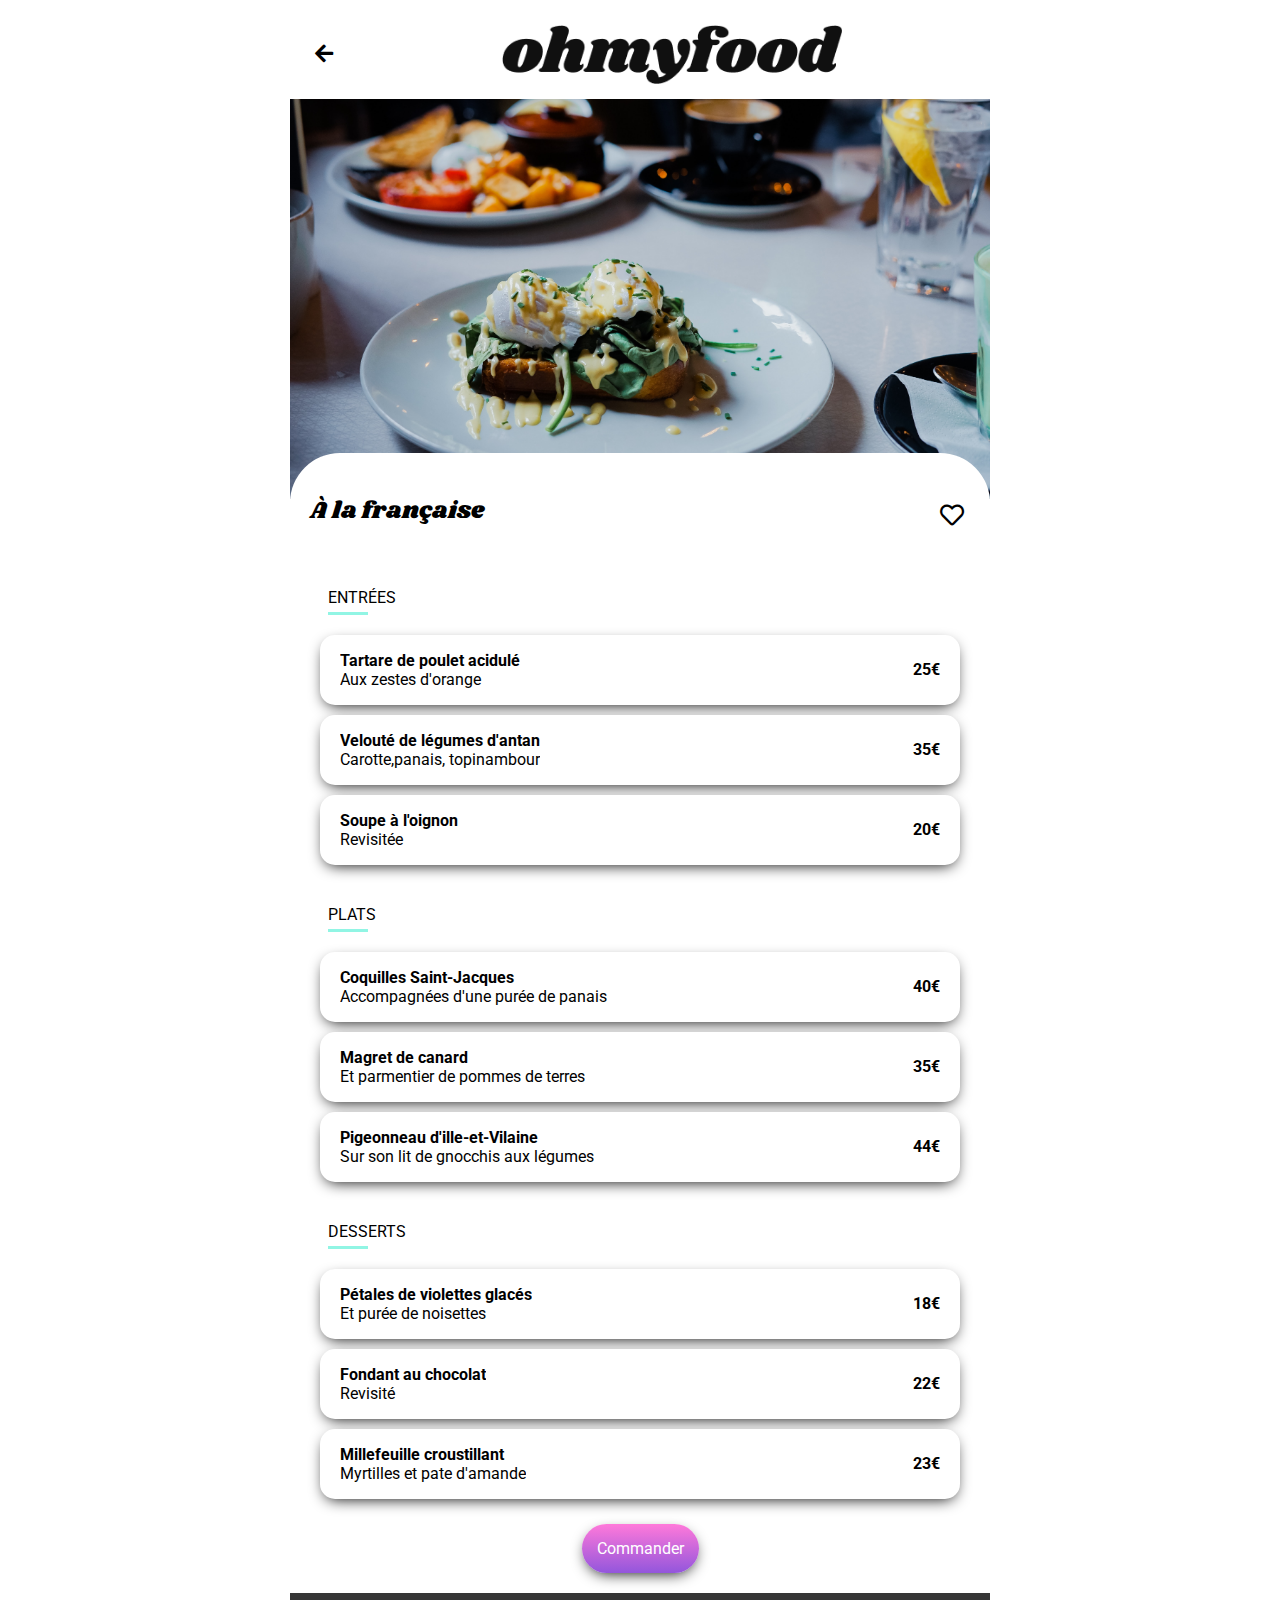
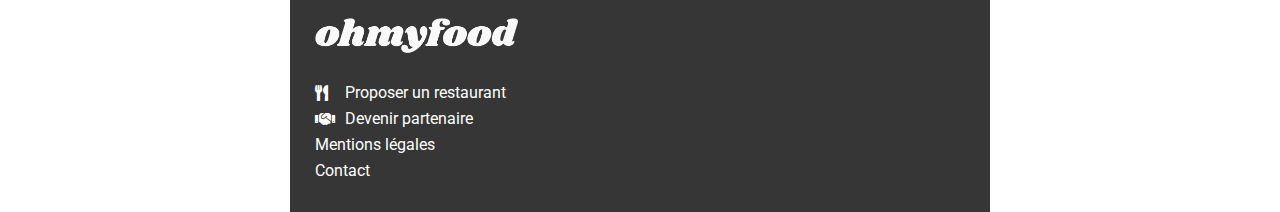
==== commit ee42910c: "commit 31/07/2021" ====
--- a/a-la-francaise.html
+++ b/a-la-francaise.html
@@ -26,8 +26,7 @@
             </header>
             <div id="content">
               <div id="menu">
-                <div class="title-restau">
-                  À la française 
+                <div class="title-restau">À la française
                   <div class="heart">
                     <i class="far fa-heart"></i>
                     <i class="fas fa-heart"></i>
@@ -38,44 +37,62 @@
                   </div>
                   <div class="slide-in-bottom">
                   <div class="dish-element">
+                    <div class="dish-and-price">
+                  <div class="dish-wrapper">
+                    <div class="dish-name">
+                      <p>Tartare de poulet acidulé</p>
+                    </div>
+                    
+                      <div class="dish-details">
+                        <p>Aux zestes d'orange</p>
+                      </div>
+                    </div>
+                      <div class="dish-price">25€</div>
+                    
+                  </div>
+                  <div class="check">
+                    <i class="fas fa-check-circle"></i>
+                </div>
+                  </div>
+                  </div>
+                  <div class="slide-in-bottom2">
+                  <div class="dish-element">
+                    <div class="dish-and-price">
+                  <div class="dish-wrapper">
+                    <div class="dish-name">
+                      <p>Velouté de légumes d'antan</p>
+                    </div> 
+                      
+                        <div class="dish-details">
+                          <p>Carotte,panais, topinambour</p>
+                        </div> 
+                      </div>
+                        <div class="dish-price">35€</div>
+                      
+                    </div>
                     <div class="check">
                       <i class="fas fa-check-circle"></i>
                   </div>
-                  <div class="dish-wrapper">
-                    <div class="dish-name">Tartare de poulet acidulé</div>
-                    <div class="details-wrapper">
-                      <div class="dish-details">Aux zestes d'orange</div>
-                      <div class="dish-price">25€</div>
-                    </div>
-                  </div>
-                  </div>
-                  </div>
-                  <div class="slide-in-bottom2">
-                  <div class="dish-element">
+                  </div>
+                </div>
+                  <div class="slide-in-bottom3">
+                  <div class="dish-element">
+                    <div class="dish-and-price">
+                  <div class="dish-wrapper">
+                    <div class="dish-name">
+                      <p>Soupe à l'oignon</p>
+                    </div>
+                      
+                        <div class="dish-details">
+                          <p>Revisitée</p>
+                        </div>  
+                      </div>                 
+                        <div class="dish-price">20€</div>
+                      
+                    </div>
                     <div class="check">
                       <i class="fas fa-check-circle"></i>
                   </div>
-                  <div class="dish-wrapper">
-                    <div class="dish-name">Velouté de légumes d'antan</div> 
-                      <div class="details-wrapper">
-                        <div class="dish-details">Carotte,panais, topinambour</div> 
-                        <div class="dish-price">35€</div>
-                      </div>
-                    </div>
-                  </div>
-                </div>
-                  <div class="slide-in-bottom3">
-                  <div class="dish-element">
-                    <div class="check">
-                      <i class="fas fa-check-circle"></i>
-                  </div>
-                  <div class="dish-wrapper">
-                    <div class="dish-name">Soupe à l'oignon</div>
-                      <div class="details-wrapper">
-                        <div class="dish-details">Revisitée</div>                   
-                        <div class="dish-price">20€</div>
-                      </div> 
-                    </div>
                     </div>
                   </div>
                   <div class="menu-item">
@@ -84,44 +101,62 @@
                   </div>
                   <div class="slide-in-bottom">
                   <div class="dish-element">
-                    <div class="check">
-                      <i class="fas fa-check-circle"></i>
-                  </div>
-                  <div class="dish-wrapper">
-                    <div class="dish-name">Coquilles Saint-Jacques</div> 
-                    <div class="details-wrapper">
-                      <div class="dish-details">Accompagnées d'une purée de panais</div> 
+                    <div class="dish-and-price">
+                  <div class="dish-wrapper">
+                    <div class="dish-name">
+                      <p>Coquilles Saint-Jacques</p>
+                    </div> 
+                    
+                      <div class="dish-details">
+                        <p>Accompagnées d'une purée de panais</p>
+                      </div> 
+                    </div>
                       <div class="dish-price">40€</div>
-                    </div>
-                  </div>
+                    
+                  </div>
+                  <div class="check">
+                    <i class="fas fa-check-circle"></i>
+                </div>
                   </div>
                 </div>
                 <div class="slide-in-bottom2">
                   <div class="dish-element">
-                    <div class="check">
-                      <i class="fas fa-check-circle"></i>
-                  </div>
-                  <div class="dish-wrapper">
-                    <div class="dish-name">Magret de canard</div>
-                    <div class="details-wrapper">
-                      <div class="dish-details">Et parmentier de pommes de terres</div> 
+                    <div class="dish-and-price">
+                  <div class="dish-wrapper">
+                    <div class="dish-name">
+                      <p>Magret de canard</p>
+                    </div>
+                    
+                      <div class="dish-details">
+                        <p>Et parmentier de pommes de terres</p>
+                      </div> 
+                    </div>
                       <div class="dish-price">35€</div>
+                    
+                  </div>
+                  <div class="check">
+                    <i class="fas fa-check-circle"></i>
+                </div>
+                  </div>
+                </div>
+                <div class="slide-in-bottom3">
+                  <div class="dish-element">
+                    <div class="dish-and-price">
+                  <div class="dish-wrapper">
+                    <div class="dish-name">
+                      <p>Pigeonneau d'ille-et-Vilaine</p>
+                    </div>
+                    
+                      <div class="dish-details">
+                        <p>Sur son lit de gnocchis aux légumes</p>
+                      </div>
                     </div> 
-                  </div>
-                  </div>
-                </div>
-                <div class="slide-in-bottom3">
-                  <div class="dish-element">
-                    <div class="check">
-                      <i class="fas fa-check-circle"></i>
-                  </div>
-                  <div class="dish-wrapper">
-                    <div class="dish-name">Pigeonneau d'ille-et-Vilaine</div>
-                    <div class="details-wrapper">
-                      <div class="dish-details">Sur son lit de gnocchis aux légumes</div> 
                       <div class="dish-price">44€</div>
-                    </div>  
-                  </div>                     
+                    
+                  </div> 
+                  <div class="check">
+                    <i class="fas fa-check-circle"></i>
+                </div>                    
                   </div>
                 </div>
                   <div class="menu-item">DESSERTS
@@ -129,44 +164,62 @@
                   </div>
                   <div class="slide-in-bottom">
                   <div class="dish-element">
-                    <div class="check">
-                      <i class="fas fa-check-circle"></i>
-                  </div>
-                  <div class="dish-wrapper">
-                    <div class="dish-name">Pétales de violettes glacés</div>
-                    <div class="details-wrapper">
-                      <div class="dish-details">Et purée de noisettes</div> 
+                    <div class="dish-and-price">
+                  <div class="dish-wrapper">
+                    <div class="dish-name">
+                      <p>Pétales de violettes glacés</p>
+                    </div>
+                    
+                      <div class="dish-details">
+                        <p>Et purée de noisettes</p>
+                      </div> 
+                    </div>
                       <div class="dish-price">18€</div>
-                    </div>
-                  </div>
+                    
+                  </div>
+                  <div class="check">
+                    <i class="fas fa-check-circle"></i>
+                </div>
                   </div>
                 </div>
                 <div class="slide-in-bottom2">
                   <div class="dish-element">
-                    <div class="check">
-                      <i class="fas fa-check-circle"></i>
-                  </div>
-                  <div class="dish-wrapper">
-                    <div class="dish-name">Fondant au chocolat</div>
-                    <div class="details-wrapper">
-                      <div class="dish-details">Revisité</div> 
+                    <div class="dish-and-price">
+                  <div class="dish-wrapper">
+                    <div class="dish-name">
+                      <p>Fondant au chocolat</p>
+                    </div>
+                    
+                      <div class="dish-details">
+                        <p>Revisité</p>
+                      </div> 
+                    </div>
                       <div class="dish-price">22€</div>
-                    </div>
-                  </div>
+                    
+                  </div>
+                  <div class="check">
+                    <i class="fas fa-check-circle"></i>
+                </div>
                   </div>
                 </div>
                 <div class="slide-in-bottom3">
                   <div class="dish-element">
-                    <div class="check">
-                      <i class="fas fa-check-circle"></i>
-                  </div>
-                  <div class="dish-wrapper">
-                    <div class="dish-name">Millefeuille croustillant</div>
-                    <div class="details-wrapper">
-                      <div class="dish-details">Myrtilles et pate d'amande</div> 
+                    <div class="dish-and-price">
+                  <div class="dish-wrapper">
+                    <div class="dish-name">
+                      <p>Millefeuille croustillant</p>
+                    </div>
+                    
+                      <div class="dish-details">
+                        <p>Myrtilles et pate d'amande</p>
+                      </div>
+                    </div>
                       <div class="dish-price">23€</div>
-                    </div> 
-                  </div>
+                    
+                  </div>
+                  <div class="check">
+                    <i class="fas fa-check-circle"></i>
+                </div>
                   </div>
                 </div>
                   <div id="button_wrapper">
--- a/public/css/style.css
+++ b/public/css/style.css
@@ -1 +1 @@
-*{padding:0;margin:0;font-family:"Roboto", sans-serif}h1,h2,h4,h5{font-family:"Shrikhand", cursive}.purple-button{padding:15px 15px 15px 15px;border-radius:999px;background:#ff79da;background:-webkit-gradient(linear, left top, left bottom, from(#ff79da), to(#9356dc));background:linear-gradient(180deg, #ff79da 0%, #9356dc 100%);color:white;text-decoration:none;-webkit-box-shadow:0px 5px 15px -5px #000000;box-shadow:0px 5px 15px -5px #000000;text-align:center;margin-top:15px}#container{max-width:700px;margin:auto;position:relative}#container #loader_overlay{width:100%;height:100%;position:absolute;top:0;left:0;background-color:white;z-index:500;display:-webkit-box;display:-ms-flexbox;display:flex;-webkit-box-align:start;-ms-flex-align:start;align-items:flex-start;-webkit-box-pack:center;-ms-flex-pack:center;justify-content:center;padding-top:150px;-webkit-animation:fade-out 1s linear 2s both;animation:fade-out 1s linear 2s both}@-webkit-keyframes fade-out{0%{opacity:1}100%{opacity:0;height:0px}}@keyframes fade-out{0%{opacity:1}100%{opacity:0;height:0px}}#container #loader_overlay .loader{border:16px solid #f3f3f3;border-top:16px solid #99e2d0;border-radius:50%;width:120px;height:120px;-webkit-animation:spin 3s ease-in-out 0.1s forwards;animation:spin 3s ease-in-out 0.1s forwards;-webkit-box-pack:center;-ms-flex-pack:center;justify-content:center;-webkit-box-align:center;-ms-flex-align:center;align-items:center;display:-webkit-box;display:-ms-flexbox;display:flex;position:absolute;-webkit-animation-iteration-count:1;animation-iteration-count:1;z-index:550}@-webkit-keyframes spin{0%{-webkit-transform:rotate(0deg);transform:rotate(0deg);opacity:1}100%{-webkit-transform:rotate(360deg);transform:rotate(360deg);opacity:0}}@keyframes spin{0%{-webkit-transform:rotate(0deg);transform:rotate(0deg);opacity:1}100%{-webkit-transform:rotate(360deg);transform:rotate(360deg);opacity:0}}#container header #logo_wrapper1{background-color:white;display:-webkit-box;display:-ms-flexbox;display:flex;-webkit-box-pack:center;-ms-flex-pack:center;justify-content:center;-webkit-box-align:center;-ms-flex-align:center;align-items:center;padding:10px;margin-top:15px;margin-bottom:5px}#container header #logo_wrapper1 img{width:70%}#container header #logo_wrapper{background-color:white;display:-webkit-box;display:-ms-flexbox;display:flex;-webkit-box-align:center;-ms-flex-align:center;align-items:center;-webkit-box-pack:justify;-ms-flex-pack:justify;justify-content:space-between;padding:10px;margin-top:15px;margin-bottom:5px}#container header #logo_wrapper .arrow{width:15%;color:#000000;font-size:1.3em;margin-left:15px}#container header #logo_wrapper img{width:50%}#container header #logo_wrapper .filler{width:5%;margin-right:20px}#container header .head_pic2{position:relative}#container header .head_pic2 img{-o-object-fit:cover;object-fit:cover;width:100%;max-height:400px}#container header #adresse{font-weight:bold;padding:0;display:-webkit-box;display:-ms-flexbox;display:flex;-webkit-box-align:center;-ms-flex-align:center;align-items:center;-webkit-box-pack:center;-ms-flex-pack:center;justify-content:center;padding:10px;background-color:#ebe9e9;-webkit-box-shadow:inset 0px 1px 15px -7px #000000;box-shadow:inset 0px 1px 15px -7px #000000}#container header #adresse i{margin-right:10px}#container header #header_description{background-color:#f5f3f3;display:-webkit-box;display:-ms-flexbox;display:flex;-webkit-box-pack:center;-ms-flex-pack:center;justify-content:center;-webkit-box-orient:vertical;-webkit-box-direction:normal;-ms-flex-direction:column;flex-direction:column;padding:50px}#container header #header_description div{text-align:center;display:-webkit-box;display:-ms-flexbox;display:flex;-webkit-box-orient:vertical;-webkit-box-direction:normal;-ms-flex-direction:column;flex-direction:column;-webkit-box-align:center;-ms-flex-align:center;align-items:center;-webkit-box-pack:center;-ms-flex-pack:center;justify-content:center;margin-bottom:10px}#container header #header_description #bold{font-weight:bold;font-size:150%}#container #content .slide-in-bottom{-webkit-animation:slide-in-bottom 3s cubic-bezier(0.25, 0.46, 0.45, 0.94) both;animation:slide-in-bottom 3s cubic-bezier(0.25, 0.46, 0.45, 0.94) both}#container #content .slide-in-bottom2{-webkit-animation:slide-in-bottom 3s cubic-bezier(0.25, 0.46, 0.45, 0.94) 100ms both;animation:slide-in-bottom 3s cubic-bezier(0.25, 0.46, 0.45, 0.94) 100ms both}#container #content .slide-in-bottom3{-webkit-animation:slide-in-bottom 3s cubic-bezier(0.25, 0.46, 0.45, 0.94) 200ms both;animation:slide-in-bottom 3s cubic-bezier(0.25, 0.46, 0.45, 0.94) 200ms both}#container #content .slide-in-bottom4{-webkit-animation:slide-in-bottom 3s cubic-bezier(0.25, 0.46, 0.45, 0.94) 300ms both;animation:slide-in-bottom 3s cubic-bezier(0.25, 0.46, 0.45, 0.94) 300ms both}@-webkit-keyframes slide-in-bottom{0%{-webkit-transform:translateY(1000px);transform:translateY(1000px);opacity:0}100%{-webkit-transform:translateY(0);transform:translateY(0);opacity:1}}@keyframes slide-in-bottom{0%{-webkit-transform:translateY(1000px);transform:translateY(1000px);opacity:0}100%{-webkit-transform:translateY(0);transform:translateY(0);opacity:1}}#container #content #menu{background-color:white;border-radius:50px 50px 0 0;padding-top:20px;position:relative;z-index:100;margin-top:-50px}#container #content #menu .title-restau{font-weight:1200;font-size:1.5em;text-decoration:none;padding:20px;display:-webkit-box;display:-ms-flexbox;display:flex;-webkit-box-align:center;-ms-flex-align:center;align-items:center;-webkit-box-pack:justify;-ms-flex-pack:justify;justify-content:space-between;-webkit-box-orient:horizontal;-webkit-box-direction:normal;-ms-flex-direction:row;flex-direction:row;font-family:"Shrikhand", cursive}#container #content #menu .title-restau .heart{position:relative;margin-right:30px;margin-bottom:15px}#container #content #menu .title-restau .fa-heart{position:absolute;left:0;top:0;-webkit-transition:2S;transition:2S}#container #content #menu .title-restau .fas.fa-heart{left:0;top:0;opacity:0;-webkit-transition:2s;transition:2s;color:red}#container #content #menu .title-restau .heart:hover .fas.fa-heart{opacity:1}#container #content #menu .title-restau .heart:hover .far.fa-heart{opacity:0}#container #content #menu .menu-item{margin-left:38px;margin-bottom:10px;margin-top:40px}#container #content #menu #small_underline{border-bottom:3px solid #91f5e4;width:40px;margin-bottom:20px;margin-top:5px}#container #content #menu .dish-element{margin:0 30px 10px 30px;-webkit-box-shadow:0px 5px 15px -5px #000000;box-shadow:0px 5px 15px -5px #000000;border-radius:20px;position:relative;width:calc(100% - 60px);z-index:10;overflow:hidden;background-color:#f7f7f7}#container #content #menu .dish-element:hover .dish-wrapper{cursor:pointer;width:calc(100% - 110px)}#container #content #menu .dish-element:hover .fa-check-circle{-webkit-transform:rotate(360deg);transform:rotate(360deg)}#container #content #menu .dish-element:hover .check{-webkit-transform:translateX(-50px);transform:translateX(-50px)}#container #content #menu .dish-element .check{background-color:aquamarine;height:100%;width:110px;position:absolute;right:-10%;top:0;z-index:-10;border-radius:0 20px 20px 0;display:-webkit-box;display:-ms-flexbox;display:flex;-webkit-box-align:center;-ms-flex-align:center;align-items:center;-webkit-box-pack:center;-ms-flex-pack:center;justify-content:center;color:white;font-size:2rem;-webkit-transition:-webkit-transform .3s;transition:-webkit-transform .3s;transition:transform .3s;transition:transform .3s, -webkit-transform .3s}#container #content #menu .dish-element .check .fa-check-circle{-webkit-transition:0.5s;transition:0.5s}#container #content #menu .dish-element .dish-wrapper{position:relative;border-radius:20px 0 0 20px;padding:10px 15px;width:calc(100% - 30px);top:0;left:0;z-index:9;background-color:white;-webkit-transition-duration:.3s;transition-duration:.3s}#container #content #menu .dish-element .dish-wrapper .dish-name{font-size:1.2rem;font-weight:bold}#container #content #menu .dish-element .dish-wrapper .details-wrapper{display:-webkit-box;display:-ms-flexbox;display:flex;-webkit-box-align:center;-ms-flex-align:center;align-items:center;-webkit-box-pack:justify;-ms-flex-pack:justify;justify-content:space-between;-webkit-box-orient:horizontal;-webkit-box-direction:normal;-ms-flex-direction:row;flex-direction:row;-webkit-box-flex:1;-ms-flex-positive:1;flex-grow:1}#container #content #menu .dish-element .dish-wrapper .details-wrapper .dish-details{font-size:0.9rem}#container #content #menu .dish-element .dish-wrapper .details-wrapper .dish-price{font-weight:bold}#container #content #menu #button_wrapper{width:100%;display:-webkit-box;display:-ms-flexbox;display:flex;-webkit-box-align:center;-ms-flex-align:center;align-items:center;-webkit-box-pack:center;-ms-flex-pack:center;justify-content:center;margin-bottom:20px}#container #content #fonctionnement h3{font-weight:1200;font-size:1.5em;text-decoration:none;padding:20px;margin-top:50px}#container #content #fonctionnement .element{font-weight:bold;border-radius:20px;padding:10px 15px;background-color:#f7f7f7;margin:0 30px;margin-bottom:10px;display:-webkit-box;display:-ms-flexbox;display:flex;-webkit-box-orient:horizontal;-webkit-box-direction:normal;-ms-flex-direction:row;flex-direction:row;-webkit-box-align:center;-ms-flex-align:center;align-items:center;-webkit-box-shadow:0px 5px 15px -5px #000000;box-shadow:0px 5px 15px -5px #000000}#container #content #fonctionnement .element:active{background-color:#ebdafa;cursor:pointer}#container #content #fonctionnement .element:hover{background-color:#ebdafa;cursor:pointer}#container #content #fonctionnement .element:hover i{color:#9356dc}#container #content #fonctionnement .element .chip{width:20px;height:20px;background-color:#9356dc;border-radius:999px;padding:2px;display:-webkit-box;display:-ms-flexbox;display:flex;-webkit-box-align:center;-ms-flex-align:center;align-items:center;-webkit-box-pack:center;-ms-flex-pack:center;justify-content:center;color:white;margin-left:-26px;font-size:0.9rem}#container #content #fonctionnement .element i{color:grey;padding:15px}#container #content #restaurants{background-color:#eee;padding:20px;font-weight:bold;font-size:1.5em;margin-top:25px;padding-bottom:40px}#container #content #restaurants h3{margin-bottom:15px;font-weight:bolder}.restaurant-block{border-radius:20px;text-decoration:none;display:-webkit-box;display:-ms-flexbox;display:flex;-webkit-box-orient:vertical;-webkit-box-direction:normal;-ms-flex-direction:column;flex-direction:column;margin-bottom:20px;position:relative}.restaurant-block img{border-radius:15px 15px 0 0;-o-object-fit:cover;object-fit:cover;width:100%;height:150px}.restaurant-block .new{background-color:#99e2d0;color:#008766;border-radius:2px;padding:5px;position:absolute;top:10px;right:10px;font-size:0.8rem;font-weight:bold;width:60px;text-align:center}.restaurant-block .image-description{padding-left:15px;color:black;display:-webkit-box;display:-ms-flexbox;display:flex;background-color:white;-webkit-box-align:center;-ms-flex-align:center;align-items:center;-webkit-box-pack:justify;-ms-flex-pack:justify;justify-content:space-between;border-radius:0 0 15px 15px}.restaurant-block .image-description .heart{position:relative;margin-right:30px;margin-bottom:15px}.restaurant-block .image-description .fa-heart{position:absolute;left:0;top:0;-webkit-transition:2S;transition:2S}.restaurant-block .image-description .fas.fa-heart{left:0;top:0;opacity:0;-webkit-transition:2s;transition:2s;color:red}.restaurant-block .image-description .heart:hover .fas.fa-heart{opacity:1}.restaurant-block .image-description .heart:hover .far.fa-heart{opacity:0}.restaurant-block .image-description span{margin:15px 15px 15px 0px;font-size:1.2rem;text-decoration:none}.restaurant-block .image-description span .location{font-weight:normal}footer{background-color:#363636;padding-bottom:25px}footer .footer-elem{display:-webkit-box;display:-ms-flexbox;display:flex;-webkit-box-pack:start;-ms-flex-pack:start;justify-content:flex-start;-webkit-box-align:center;-ms-flex-align:center;align-items:center;padding-left:25px;color:white;margin-bottom:7px}footer .footer-elem:first-of-type{margin-bottom:25px}footer .footer-elem .icon-wrapper{width:30px;display:-webkit-box;display:-ms-flexbox;display:flex;-webkit-box-pack:start;-ms-flex-pack:start;justify-content:flex-start;-webkit-box-align:center;-ms-flex-align:center;align-items:center}footer .footer-elem .icon-wrapper .fa-utensils .fa-handshake{color:white;margin-right:5px}footer .footer-elem img{width:30%;margin-bottom:5px;margin-top:25px}
+*{padding:0;margin:0;font-family:"Roboto", sans-serif}h1,h2,h4,h5{font-family:"Shrikhand", cursive}.purple-button{padding:15px 15px 15px 15px;border-radius:999px;background:#ff79da;background:-webkit-gradient(linear, left top, left bottom, from(#ff79da), to(#9356dc));background:linear-gradient(180deg, #ff79da 0%, #9356dc 100%);color:white;text-decoration:none;-webkit-box-shadow:0px 5px 15px -5px #000000;box-shadow:0px 5px 15px -5px #000000;text-align:center;margin-top:15px}#container{max-width:700px;margin:auto;position:relative}#container #loader_overlay{width:100%;height:100%;position:absolute;top:0;left:0;background-color:white;z-index:500;display:-webkit-box;display:-ms-flexbox;display:flex;-webkit-box-align:start;-ms-flex-align:start;align-items:flex-start;-webkit-box-pack:center;-ms-flex-pack:center;justify-content:center;padding-top:150px;-webkit-animation:fade-out 1s linear 2s both;animation:fade-out 1s linear 2s both}@-webkit-keyframes fade-out{0%{opacity:1}100%{opacity:0;height:0px}}@keyframes fade-out{0%{opacity:1}100%{opacity:0;height:0px}}#container #loader_overlay .loader{border:16px solid #f3f3f3;border-top:16px solid #99e2d0;border-radius:50%;width:120px;height:120px;-webkit-animation:spin 3s ease-in-out 0.1s forwards;animation:spin 3s ease-in-out 0.1s forwards;-webkit-box-pack:center;-ms-flex-pack:center;justify-content:center;-webkit-box-align:center;-ms-flex-align:center;align-items:center;display:-webkit-box;display:-ms-flexbox;display:flex;position:absolute;-webkit-animation-iteration-count:1;animation-iteration-count:1;z-index:550}@-webkit-keyframes spin{0%{-webkit-transform:rotate(0deg);transform:rotate(0deg);opacity:1}100%{-webkit-transform:rotate(360deg);transform:rotate(360deg);opacity:0}}@keyframes spin{0%{-webkit-transform:rotate(0deg);transform:rotate(0deg);opacity:1}100%{-webkit-transform:rotate(360deg);transform:rotate(360deg);opacity:0}}#container header #logo_wrapper1{background-color:white;display:-webkit-box;display:-ms-flexbox;display:flex;-webkit-box-pack:center;-ms-flex-pack:center;justify-content:center;-webkit-box-align:center;-ms-flex-align:center;align-items:center;padding:10px;margin-top:15px;margin-bottom:5px}#container header #logo_wrapper1 img{width:70%}#container header #logo_wrapper{background-color:white;display:-webkit-box;display:-ms-flexbox;display:flex;-webkit-box-align:center;-ms-flex-align:center;align-items:center;-webkit-box-pack:justify;-ms-flex-pack:justify;justify-content:space-between;padding:10px;margin-top:15px;margin-bottom:5px}#container header #logo_wrapper .arrow{width:15%;color:#000000;font-size:1.3em;margin-left:15px}#container header #logo_wrapper img{width:50%}#container header #logo_wrapper .filler{width:5%;margin-right:20px}#container header .head_pic2{position:relative}#container header .head_pic2 img{-o-object-fit:cover;object-fit:cover;width:100%;max-height:400px}#container header #adresse{font-weight:bold;padding:0;display:-webkit-box;display:-ms-flexbox;display:flex;-webkit-box-align:center;-ms-flex-align:center;align-items:center;-webkit-box-pack:center;-ms-flex-pack:center;justify-content:center;padding:10px;background-color:#ebe9e9;-webkit-box-shadow:inset 0px 1px 15px -7px #000000;box-shadow:inset 0px 1px 15px -7px #000000}#container header #adresse i{margin-right:10px}#container header #header_description{background-color:#f5f3f3;display:-webkit-box;display:-ms-flexbox;display:flex;-webkit-box-pack:center;-ms-flex-pack:center;justify-content:center;-webkit-box-orient:vertical;-webkit-box-direction:normal;-ms-flex-direction:column;flex-direction:column;padding:50px}#container header #header_description div{text-align:center;display:-webkit-box;display:-ms-flexbox;display:flex;-webkit-box-orient:vertical;-webkit-box-direction:normal;-ms-flex-direction:column;flex-direction:column;-webkit-box-align:center;-ms-flex-align:center;align-items:center;-webkit-box-pack:center;-ms-flex-pack:center;justify-content:center;margin-bottom:10px}#container header #header_description #bold{font-weight:bold;font-size:150%}#container #content .slide-in-bottom{-webkit-animation:slide-in-bottom 3s cubic-bezier(0.25, 0.46, 0.45, 0.94) both;animation:slide-in-bottom 3s cubic-bezier(0.25, 0.46, 0.45, 0.94) both}#container #content .slide-in-bottom2{-webkit-animation:slide-in-bottom 3s cubic-bezier(0.25, 0.46, 0.45, 0.94) 100ms both;animation:slide-in-bottom 3s cubic-bezier(0.25, 0.46, 0.45, 0.94) 100ms both}#container #content .slide-in-bottom3{-webkit-animation:slide-in-bottom 3s cubic-bezier(0.25, 0.46, 0.45, 0.94) 200ms both;animation:slide-in-bottom 3s cubic-bezier(0.25, 0.46, 0.45, 0.94) 200ms both}#container #content .slide-in-bottom4{-webkit-animation:slide-in-bottom 3s cubic-bezier(0.25, 0.46, 0.45, 0.94) 300ms both;animation:slide-in-bottom 3s cubic-bezier(0.25, 0.46, 0.45, 0.94) 300ms both}@-webkit-keyframes slide-in-bottom{0%{-webkit-transform:translateY(1000px);transform:translateY(1000px);opacity:0}100%{-webkit-transform:translateY(0);transform:translateY(0);opacity:1}}@keyframes slide-in-bottom{0%{-webkit-transform:translateY(1000px);transform:translateY(1000px);opacity:0}100%{-webkit-transform:translateY(0);transform:translateY(0);opacity:1}}#container #content #menu{background-color:white;border-radius:50px 50px 0 0;padding-top:20px;position:relative;z-index:100;margin-top:-50px}#container #content #menu .title-restau{font-weight:1200;font-size:1.5em;text-decoration:none;padding:20px;display:-webkit-box;display:-ms-flexbox;display:flex;-webkit-box-align:center;-ms-flex-align:center;align-items:center;-webkit-box-pack:justify;-ms-flex-pack:justify;justify-content:space-between;-webkit-box-orient:horizontal;-webkit-box-direction:normal;-ms-flex-direction:row;flex-direction:row;font-family:"Shrikhand", cursive}#container #content #menu .title-restau .heart{position:relative;margin-right:30px;margin-bottom:15px}#container #content #menu .title-restau .fa-heart{position:absolute;left:0;top:0;-webkit-transition:2s;transition:2s}#container #content #menu .title-restau .fas.fa-heart{left:0;top:0;opacity:0;-webkit-transition:1s;transition:1s;background:-webkit-gradient(linear, left top, left bottom, from(#ff79da), to(#9356dc));-webkit-background-clip:text;-webkit-text-fill-color:transparent}#container #content #menu .title-restau .heart:hover .fas.fa-heart{opacity:1}#container #content #menu .title-restau .heart:hover .far.fa-heart{opacity:0}#container #content #menu .menu-item{margin-left:38px;margin-bottom:10px;margin-top:40px}#container #content #menu #small_underline{border-bottom:3px solid #91f5e4;width:40px;margin-bottom:20px;margin-top:5px}#container #content #menu .dish-element{position:relative;cursor:pointer;overflow:hidden;display:-webkit-box;display:-ms-flexbox;display:flex;-webkit-box-pack:justify;-ms-flex-pack:justify;justify-content:space-between;-webkit-box-align:center;-ms-flex-align:center;align-items:center;margin:0 30px 10px 30px;-webkit-box-shadow:0px 5px 15px -5px #000000;box-shadow:0px 5px 15px -5px #000000;height:70px;border-radius:15px;background-color:white}#container #content #menu .dish-element:hover .check{display:-webkit-box;display:-ms-flexbox;display:flex;-webkit-box-pack:center;-ms-flex-pack:center;justify-content:center;-webkit-box-align:center;-ms-flex-align:center;align-items:center;-webkit-animation:slide-left 0.5s ease;animation:slide-left 0.5s ease;-webkit-transform-origin:right;transform-origin:right}#container #content #menu .dish-element:hover .dish-price{padding-right:70px;-webkit-transition:0.5s ease;transition:0.5s ease}#container #content #menu .dish-element .check{display:none;position:absolute;background:#99E2D0;border-radius:0 15px 15px 0;right:0px;padding:0 13px;height:100%}#container #content #menu .dish-element .check i{font-size:30px;color:white;-webkit-transform:rotate(180deg);transform:rotate(180deg);-webkit-animation:rotate 0.5s both;animation:rotate 0.5s both}#container #content #menu .dish-wrapper{margin-left:20px;white-space:nowrap;overflow:hidden}#container #content #menu .dish-wrapper p{margin:0;text-overflow:ellipsis;overflow:hidden}#container #content #menu .dish-name{font-weight:bold}#container #content #menu .dish-price{padding-right:20px;font-weight:bold;padding-left:7px}#container #content #menu .dish-and-price{width:100%;display:-webkit-box;display:-ms-flexbox;display:flex;-webkit-box-pack:justify;-ms-flex-pack:justify;justify-content:space-between;-webkit-box-align:center;-ms-flex-align:center;align-items:center}@-webkit-keyframes rotate{0%{-webkit-transform:rotate(0);transform:rotate(0)}100%{-webkit-transform:rotate(360deg);transform:rotate(360deg)}}@keyframes rotate{0%{-webkit-transform:rotate(0);transform:rotate(0)}100%{-webkit-transform:rotate(360deg);transform:rotate(360deg)}}@-webkit-keyframes slide-left{0%{-webkit-transform:scaleX(0);transform:scaleX(0)}100%{-webkit-transform:scaleX(-50px);transform:scaleX(-50px)}}@keyframes slide-left{0%{-webkit-transform:scaleX(0);transform:scaleX(0)}100%{-webkit-transform:scaleX(-50px);transform:scaleX(-50px)}}#container #content #menu #button_wrapper{width:100%;display:-webkit-box;display:-ms-flexbox;display:flex;-webkit-box-align:center;-ms-flex-align:center;align-items:center;-webkit-box-pack:center;-ms-flex-pack:center;justify-content:center;margin-bottom:20px}#container #content #fonctionnement h3{font-weight:1200;font-size:1.5em;text-decoration:none;padding:20px;margin-top:50px}#container #content #fonctionnement .element{font-weight:bold;border-radius:20px;padding:10px 15px;background-color:#f7f7f7;margin:0 30px;margin-bottom:10px;display:-webkit-box;display:-ms-flexbox;display:flex;-webkit-box-orient:horizontal;-webkit-box-direction:normal;-ms-flex-direction:row;flex-direction:row;-webkit-box-align:center;-ms-flex-align:center;align-items:center;-webkit-box-shadow:0px 5px 15px -5px #000000;box-shadow:0px 5px 15px -5px #000000}#container #content #fonctionnement .element:active{background-color:#ebdafa;cursor:pointer}#container #content #fonctionnement .element:hover{background-color:#ebdafa;cursor:pointer}#container #content #fonctionnement .element:hover i{color:#9356dc}#container #content #fonctionnement .element .chip{width:20px;height:20px;background-color:#9356dc;border-radius:999px;padding:2px;display:-webkit-box;display:-ms-flexbox;display:flex;-webkit-box-align:center;-ms-flex-align:center;align-items:center;-webkit-box-pack:center;-ms-flex-pack:center;justify-content:center;color:white;margin-left:-26px;font-size:0.9rem}#container #content #fonctionnement .element i{color:grey;padding:15px}#container #content #restaurants{background-color:#eee;padding:20px;font-weight:bold;font-size:1.5em;margin-top:25px;padding-bottom:40px}#container #content #restaurants h3{margin-bottom:15px;font-weight:bolder}.restaurant-block{border-radius:20px;text-decoration:none;display:-webkit-box;display:-ms-flexbox;display:flex;-webkit-box-orient:vertical;-webkit-box-direction:normal;-ms-flex-direction:column;flex-direction:column;margin-bottom:20px;position:relative}.restaurant-block img{border-radius:15px 15px 0 0;-o-object-fit:cover;object-fit:cover;width:100%;height:150px}.restaurant-block .new{background-color:#99e2d0;color:#008766;border-radius:2px;padding:5px;position:absolute;top:10px;right:10px;font-size:0.8rem;font-weight:bold;width:60px;text-align:center}.restaurant-block .image-description{padding-left:15px;color:black;display:-webkit-box;display:-ms-flexbox;display:flex;background-color:white;-webkit-box-align:center;-ms-flex-align:center;align-items:center;-webkit-box-pack:justify;-ms-flex-pack:justify;justify-content:space-between;border-radius:0 0 15px 15px}.restaurant-block .image-description .heart{position:relative;margin-right:30px;margin-bottom:15px}.restaurant-block .image-description .fa-heart{position:absolute;left:0;top:0;-webkit-transition:2s;transition:2s}.restaurant-block .image-description .fas.fa-heart{left:0;top:0;opacity:0;-webkit-transition:1s;transition:1s;background:-webkit-gradient(linear, left top, left bottom, from(#ff79da), to(#9356dc));-webkit-background-clip:text;-webkit-text-fill-color:transparent}.restaurant-block .image-description .heart:hover .fas.fa-heart{opacity:1}.restaurant-block .image-description .heart:hover .far.fa-heart{opacity:0}.restaurant-block .image-description span{margin:15px 15px 15px 0px;font-size:1.2rem;text-decoration:none}.restaurant-block .image-description span .location{font-weight:normal}footer{background-color:#363636;padding-bottom:25px}footer .footer-elem{display:-webkit-box;display:-ms-flexbox;display:flex;-webkit-box-pack:start;-ms-flex-pack:start;justify-content:flex-start;-webkit-box-align:center;-ms-flex-align:center;align-items:center;padding-left:25px;color:white;margin-bottom:7px}footer .footer-elem:first-of-type{margin-bottom:25px}footer .footer-elem .icon-wrapper{width:30px;display:-webkit-box;display:-ms-flexbox;display:flex;-webkit-box-pack:start;-ms-flex-pack:start;justify-content:flex-start;-webkit-box-align:center;-ms-flex-align:center;align-items:center}footer .footer-elem .icon-wrapper .fa-utensils .fa-handshake{color:white;margin-right:10px}footer .footer-elem img{width:30%;margin-bottom:5px;margin-top:25px}
